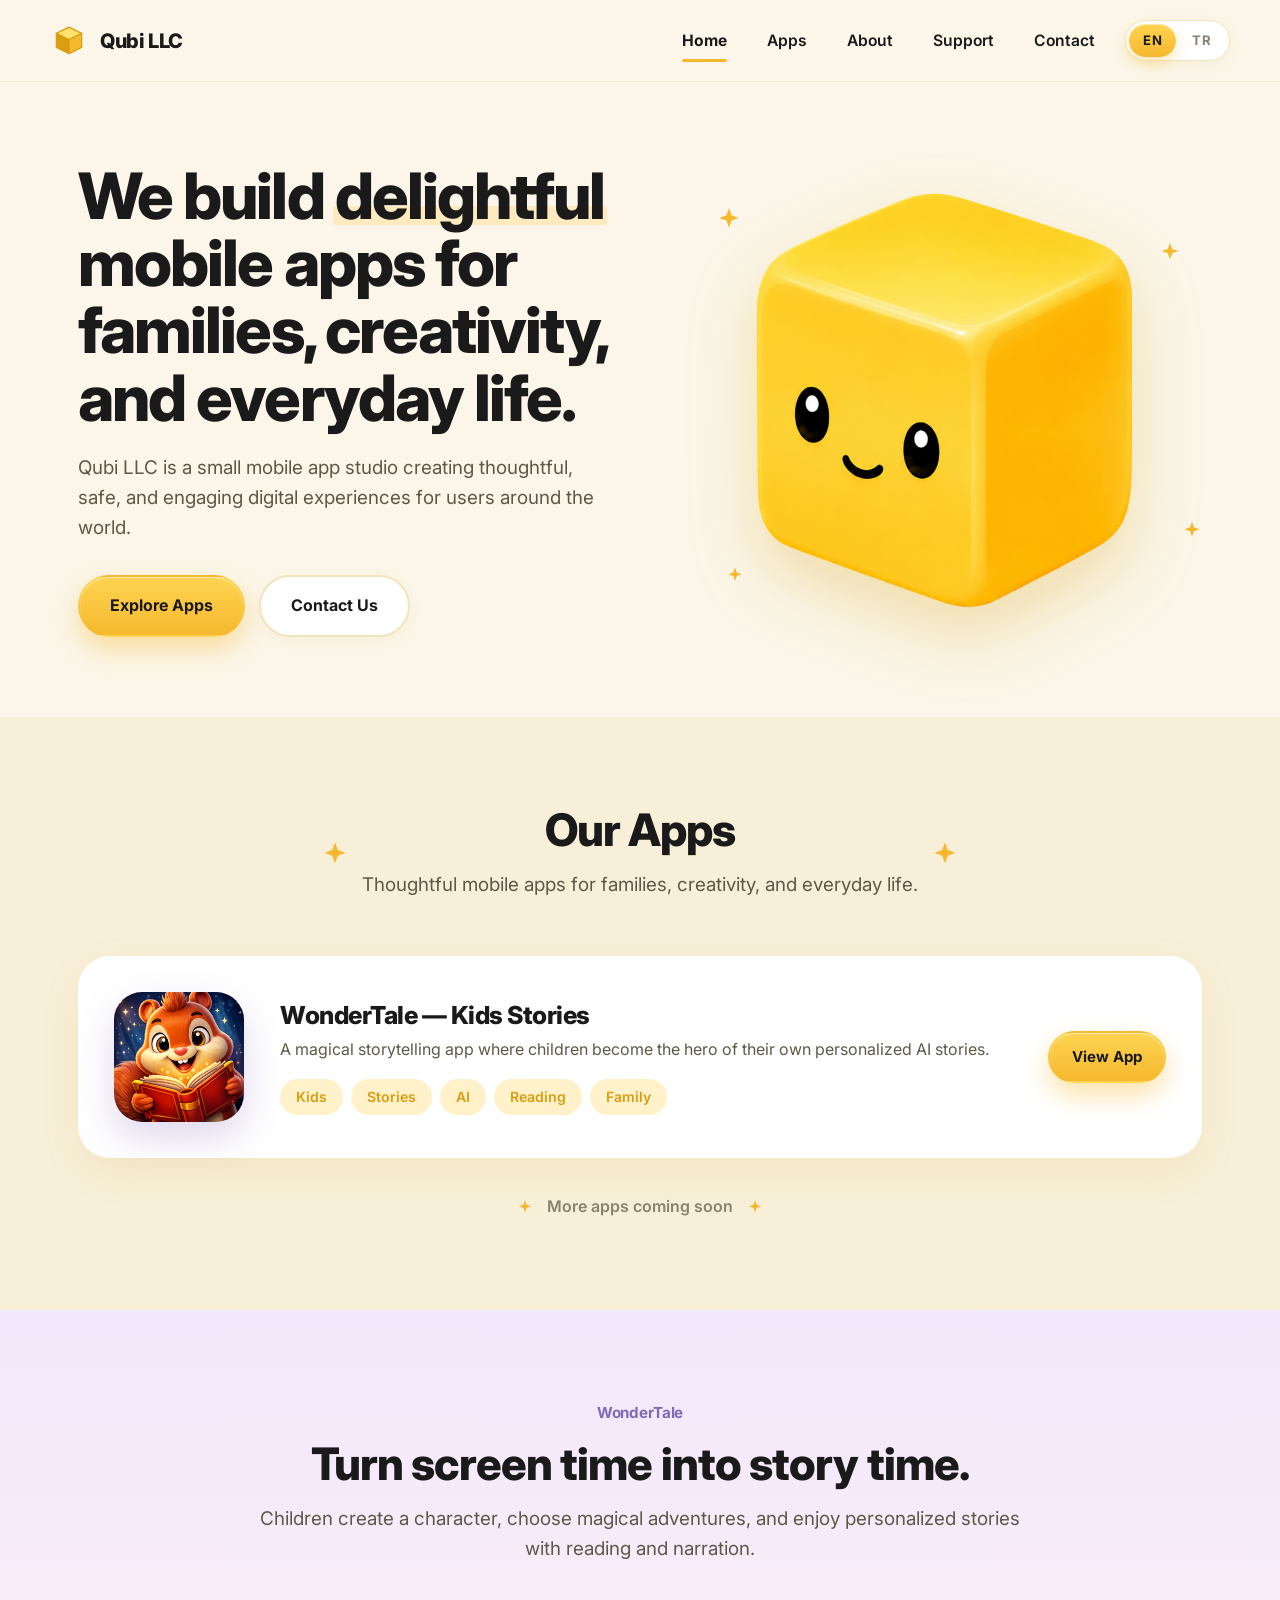
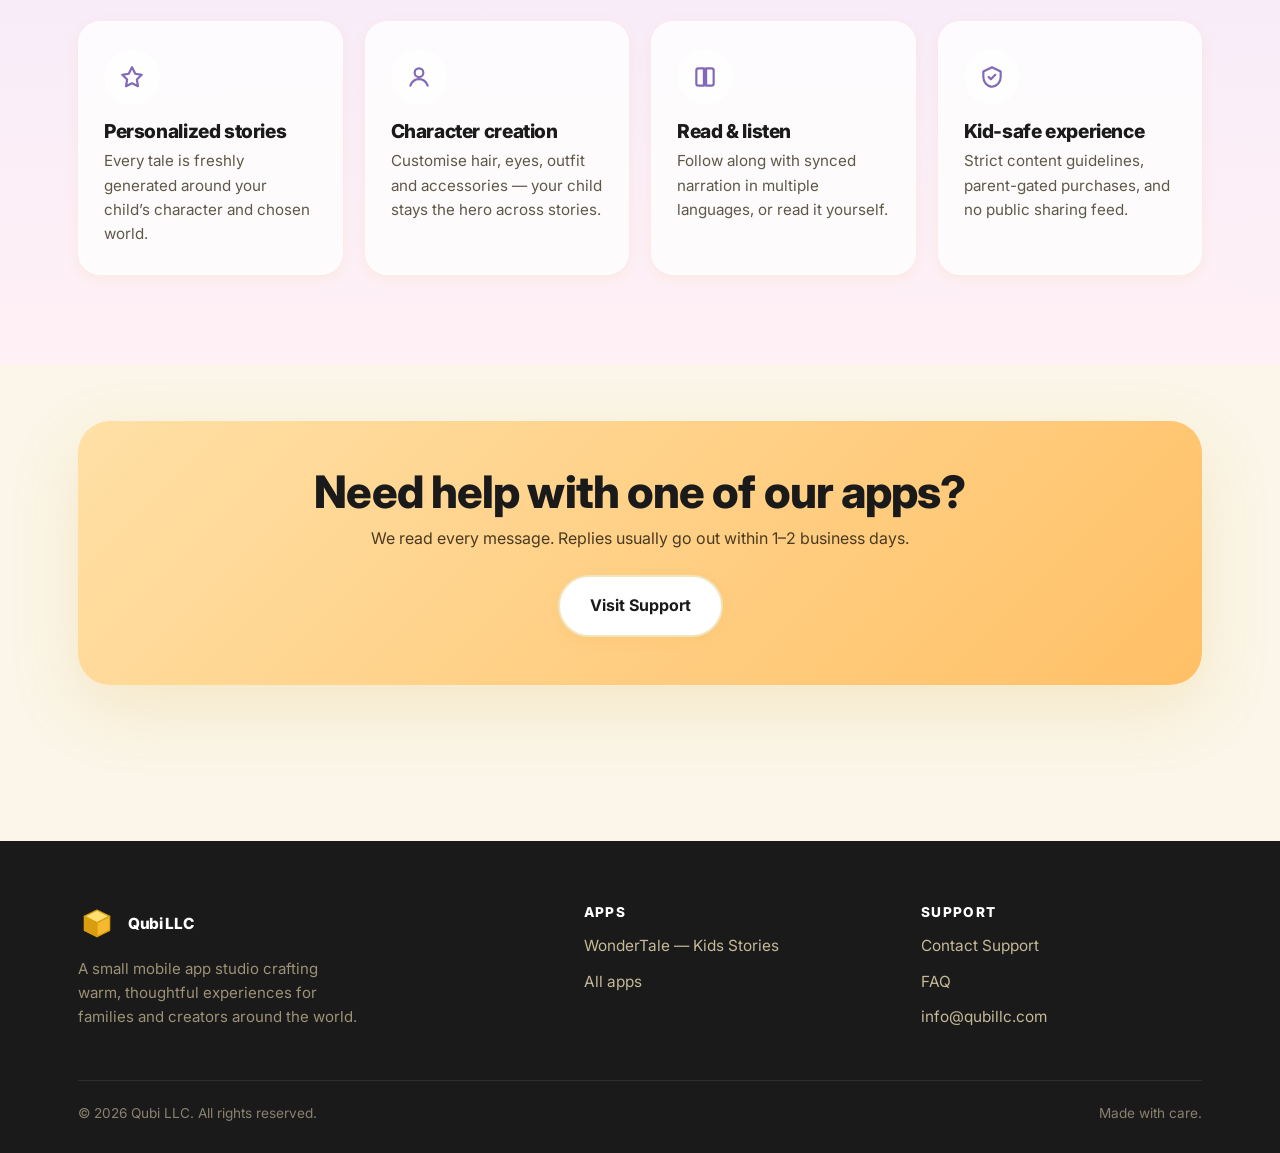
==== index.html @ 5731ed16 "Initial commit" ====
<!doctype html>
<html lang="en">
<head>
  <meta charset="utf-8">
  <meta name="viewport" content="width=device-width, initial-scale=1">
  <title>Qubi LLC — Delightful mobile apps for families and creativity</title>
  <meta name="description" content="Qubi LLC is a small mobile app studio creating thoughtful, safe, and engaging digital experiences for users around the world.">
  <link rel="preconnect" href="https://fonts.googleapis.com">
  <link rel="preconnect" href="https://fonts.gstatic.com" crossorigin>
  <link href="https://fonts.googleapis.com/css2?family=Inter:wght@400;500;600;700;800;900&display=swap" rel="stylesheet">
  <link rel="stylesheet" href="/assets/css/style.css">
</head>
<body class="lang-en">

  <header class="site-header">
    <div class="container nav">
      <a href="/" class="brand">
        <svg class="brand-logo" viewBox="0 0 60 60" aria-hidden="true"><g stroke="#D99E0F" stroke-width="2" stroke-linejoin="round" stroke-linecap="round"><polygon points="30,8 50,18 30,28 10,18" fill="#FFE070"/><polygon points="10,18 30,28 30,50 10,40" fill="#D99E0F"/><polygon points="50,18 30,28 30,50 50,40" fill="#F5B82E"/></g></svg>
        Qubi LLC
      </a>
      <button class="nav-toggle" aria-label="Toggle menu" aria-expanded="false">
        <span></span><span></span><span></span>
      </button>
      <ul class="nav-links">
        <li><a href="/" class="active"><span class="lang-only-en">Home</span><span class="lang-only-tr">Ana Sayfa</span></a></li>
        <li><a href="/apps"><span class="lang-only-en">Apps</span><span class="lang-only-tr">Uygulamalar</span></a></li>
        <li><a href="/about"><span class="lang-only-en">About</span><span class="lang-only-tr">Hakkımızda</span></a></li>
        <li><a href="/support"><span class="lang-only-en">Support</span><span class="lang-only-tr">Destek</span></a></li>
        <li><a href="/contact"><span class="lang-only-en">Contact</span><span class="lang-only-tr">İletişim</span></a></li>
        <li class="nav-lang">
          <div class="lang-switch lang-switch-sm" role="tablist" aria-label="Language">
            <button type="button" data-lang="en" class="is-active" role="tab" aria-selected="true">EN</button>
            <button type="button" data-lang="tr" role="tab" aria-selected="false">TR</button>
          </div>
        </li>
      </ul>
    </div>
  </header>

  <main>

    <section class="hero">
      <div class="container hero-grid">
        <div>
          <h1 class="hero-title">
            <span class="lang-only-en">We build</span><span class="lang-only-tr">Aileler, yaratıcılık ve günlük yaşam için</span> <span class="underline-mark"><span class="lang-only-en">delightful</span><span class="lang-only-tr">harika</span></span> <span class="lang-only-en">mobile apps for families, creativity, and everyday life.</span><span class="lang-only-tr">mobil uygulamalar geliştiriyoruz.</span>
          </h1>
          <p class="hero-lead"><span class="lang-only-en">Qubi LLC is a small mobile app studio creating thoughtful, safe, and engaging digital experiences for users around the world.</span><span class="lang-only-tr">Qubi LLC, dünyanın dört bir yanındaki kullanıcılar için özenli, güvenli ve ilgi çekici dijital deneyimler üreten küçük bir mobil uygulama stüdyosudur.</span></p>
          <div class="hero-cta">
            <a class="btn btn-primary" href="/apps"><span class="lang-only-en">Explore Apps</span><span class="lang-only-tr">Uygulamaları Keşfet</span></a>
            <a class="btn btn-ghost" href="/contact"><span class="lang-only-en">Contact Us</span><span class="lang-only-tr">İletişime Geç</span></a>
          </div>
        </div>
        <div class="hero-art mascot-wrap size-xl" aria-hidden="true">
          <img class="mascot-img" src="/assets/img/qubi_cube.png" alt="Qubi mascot" width="440" height="440" decoding="async">
          <svg class="deco-spark p1" viewBox="0 0 24 24" fill="currentColor"><path d="M12 2l2.4 6.6L21 11l-6.6 2.4L12 20l-2.4-6.6L3 11l6.6-2.4z"/></svg>
          <svg class="deco-spark p2" viewBox="0 0 24 24" fill="currentColor"><path d="M12 2l2.4 6.6L21 11l-6.6 2.4L12 20l-2.4-6.6L3 11l6.6-2.4z"/></svg>
          <svg class="deco-spark p3" viewBox="0 0 24 24" fill="currentColor"><path d="M12 2l2.4 6.6L21 11l-6.6 2.4L12 20l-2.4-6.6L3 11l6.6-2.4z"/></svg>
          <svg class="deco-spark p4" viewBox="0 0 24 24" fill="currentColor"><path d="M12 2l2.4 6.6L21 11l-6.6 2.4L12 20l-2.4-6.6L3 11l6.6-2.4z"/></svg>
        </div>
      </div>
    </section>

    <section class="alt">
      <div class="container">
        <div class="section-head">
          <svg class="sparkle-l" viewBox="0 0 24 24" fill="currentColor" aria-hidden="true"><path d="M12 2l2.4 6.6L21 11l-6.6 2.4L12 20l-2.4-6.6L3 11l6.6-2.4z"/></svg>
          <h2><span class="lang-only-en">Our Apps</span><span class="lang-only-tr">Uygulamalarımız</span></h2>
          <p><span class="lang-only-en">Thoughtful mobile apps for families, creativity, and everyday life.</span><span class="lang-only-tr">Aileler, yaratıcılık ve günlük yaşam için özenli mobil uygulamalar.</span></p>
          <svg class="sparkle-r" viewBox="0 0 24 24" fill="currentColor" aria-hidden="true"><path d="M12 2l2.4 6.6L21 11l-6.6 2.4L12 20l-2.4-6.6L3 11l6.6-2.4z"/></svg>
        </div>

        <a class="featured-app" href="/wondertale">
          <div class="app-icon" aria-hidden="true">
            <img src="/assets/img/logo.png" alt="WonderTale app icon" width="120" height="120" loading="lazy" decoding="async">
          </div>
          <div>
            <h3>WonderTale &mdash; Kids Stories</h3>
            <p class="desc"><span class="lang-only-en">A magical storytelling app where children become the hero of their own personalized AI stories.</span><span class="lang-only-tr">Çocukların kendi kişiselleştirilmiş AI hikayelerinin kahramanı olduğu büyülü bir hikaye uygulaması.</span></p>
            <div class="tags">
              <span class="tag"><span class="lang-only-en">Kids</span><span class="lang-only-tr">Çocuk</span></span>
              <span class="tag"><span class="lang-only-en">Stories</span><span class="lang-only-tr">Hikaye</span></span>
              <span class="tag">AI</span>
              <span class="tag"><span class="lang-only-en">Reading</span><span class="lang-only-tr">Okuma</span></span>
              <span class="tag"><span class="lang-only-en">Family</span><span class="lang-only-tr">Aile</span></span>
            </div>
          </div>
          <span class="btn btn-primary btn-sm"><span class="lang-only-en">View App</span><span class="lang-only-tr">Uygulamayı Gör</span></span>
        </a>

        <div class="coming-soon">
          <svg class="sparkle" viewBox="0 0 24 24" fill="currentColor" aria-hidden="true"><path d="M12 2l2.4 6.6L21 11l-6.6 2.4L12 20l-2.4-6.6L3 11l6.6-2.4z"/></svg>
          <span class="lang-only-en">More apps coming soon</span><span class="lang-only-tr">Yakında daha fazla uygulama</span>
          <svg class="sparkle" viewBox="0 0 24 24" fill="currentColor" aria-hidden="true"><path d="M12 2l2.4 6.6L21 11l-6.6 2.4L12 20l-2.4-6.6L3 11l6.6-2.4z"/></svg>
        </div>
      </div>
    </section>

    <section class="wt-highlight">
      <div class="container">
        <div class="section-head">
          <span class="eyebrow">WonderTale</span>
          <h2><span class="lang-only-en">Turn screen time into story time.</span><span class="lang-only-tr">Ekran zamanını hikaye zamanına dönüştürün.</span></h2>
          <p><span class="lang-only-en">Children create a character, choose magical adventures, and enjoy personalized stories with reading and narration.</span><span class="lang-only-tr">Çocuklar bir karakter oluşturur, büyülü maceralar seçer ve okuma ve seslendirmeli kişiselleştirilmiş hikayelerin tadını çıkarır.</span></p>
        </div>
        <div class="card-grid">
          <div class="feature-card">
            <span class="icon-circle">
              <svg viewBox="0 0 24 24" aria-hidden="true"><path d="M12 3l3 6 6 1-4.5 4.3 1 6.2L12 17.8 6.5 20.5l1-6.2L3 10l6-1z"/></svg>
            </span>
            <h3><span class="lang-only-en">Personalized stories</span><span class="lang-only-tr">Kişiselleştirilmiş hikayeler</span></h3>
            <p><span class="lang-only-en">Every tale is freshly generated around your child&rsquo;s character and chosen world.</span><span class="lang-only-tr">Her hikaye, çocuğunuzun karakteri ve seçtiği dünya etrafında yeniden üretilir.</span></p>
          </div>
          <div class="feature-card">
            <span class="icon-circle">
              <svg viewBox="0 0 24 24" aria-hidden="true"><circle cx="12" cy="8" r="4"/><path d="M4 20c1.5-4 5-6 8-6s6.5 2 8 6"/></svg>
            </span>
            <h3><span class="lang-only-en">Character creation</span><span class="lang-only-tr">Karakter oluşturma</span></h3>
            <p><span class="lang-only-en">Customise hair, eyes, outfit and accessories &mdash; your child stays the hero across stories.</span><span class="lang-only-tr">Saç, göz, kıyafet ve aksesuarları özelleştirin &mdash; çocuğunuz tüm hikayelerde kahraman olarak kalır.</span></p>
          </div>
          <div class="feature-card">
            <span class="icon-circle">
              <svg viewBox="0 0 24 24" aria-hidden="true"><path d="M4 18V6a2 2 0 012-2h5v16H6a2 2 0 01-2-2z"/><path d="M20 18V6a2 2 0 00-2-2h-5v16h5a2 2 0 002-2z"/></svg>
            </span>
            <h3><span class="lang-only-en">Read &amp; listen</span><span class="lang-only-tr">Oku & dinle</span></h3>
            <p><span class="lang-only-en">Follow along with synced narration in multiple languages, or read it yourself.</span><span class="lang-only-tr">Birden çok dilde senkronize anlatımı takip edin veya kendiniz okuyun.</span></p>
          </div>
          <div class="feature-card">
            <span class="icon-circle">
              <svg viewBox="0 0 24 24" aria-hidden="true"><path d="M12 3l8 4v5c0 5-3.5 8.5-8 9-4.5-.5-8-4-8-9V7z"/><path d="M9 12l2 2 4-4"/></svg>
            </span>
            <h3><span class="lang-only-en">Kid-safe experience</span><span class="lang-only-tr">Çocuk dostu deneyim</span></h3>
            <p><span class="lang-only-en">Strict content guidelines, parent-gated purchases, and no public sharing feed.</span><span class="lang-only-tr">Sıkı içerik kuralları, ebeveyn doğrulamalı satın alma ve herkese açık paylaşım akışı yok.</span></p>
          </div>
        </div>
      </div>
    </section>

    <section class="tight">
      <div class="container">
        <div class="card" style="background: linear-gradient(135deg, #FFE0A6 0%, #FFC066 100%); padding: 48px; text-align: center; box-shadow: var(--shadow-lg);">
          <h2 style="margin-bottom: 10px;"><span class="lang-only-en">Need help with one of our apps?</span><span class="lang-only-tr">Uygulamalarımızdan biriyle ilgili yardıma mı ihtiyacınız var?</span></h2>
          <p style="color: #4A3A20; margin-bottom: 24px;"><span class="lang-only-en">We read every message. Replies usually go out within 1&ndash;2 business days.</span><span class="lang-only-tr">Her mesajı okuyoruz. Yanıtlar genellikle 1&ndash;2 iş günü içinde gönderilir.</span></p>
          <a class="btn btn-ghost" href="/support"><span class="lang-only-en">Visit Support</span><span class="lang-only-tr">Destek Sayfası</span></a>
        </div>
      </div>
    </section>

  </main>

  <footer class="site-footer">
    <div class="container">
      <div class="footer-grid">
        <div class="footer-brand">
          <a href="/" class="brand">
            <svg class="brand-logo" viewBox="0 0 60 60" aria-hidden="true"><g stroke="#D99E0F" stroke-width="2" stroke-linejoin="round" stroke-linecap="round"><polygon points="30,8 50,18 30,28 10,18" fill="#FFE070"/><polygon points="10,18 30,28 30,50 10,40" fill="#D99E0F"/><polygon points="50,18 30,28 30,50 50,40" fill="#F5B82E"/></g></svg>
            Qubi LLC
          </a>
          <p><span class="lang-only-en">A small mobile app studio crafting warm, thoughtful experiences for families and creators around the world.</span><span class="lang-only-tr">Dünyanın dört bir yanındaki aileler ve yaratıcılar için sıcak, özenli deneyimler üreten küçük bir mobil uygulama stüdyosu.</span></p>
        </div>
        <div>
          <h4><span class="lang-only-en">Apps</span><span class="lang-only-tr">Uygulamalar</span></h4>
          <ul>
            <li><a href="/wondertale">WonderTale &mdash; Kids Stories</a></li>
            <li><a href="/apps"><span class="lang-only-en">All apps</span><span class="lang-only-tr">Tüm uygulamalar</span></a></li>
          </ul>
        </div>
        <div>
          <h4><span class="lang-only-en">Support</span><span class="lang-only-tr">Destek</span></h4>
          <ul>
            <li><a href="/support"><span class="lang-only-en">Contact Support</span><span class="lang-only-tr">Destek</span></a></li>
            <li><a href="/support#faq"><span class="lang-only-en">FAQ</span><span class="lang-only-tr">SSS</span></a></li>
            <li><a href="mailto:info@qubillc.com">info@qubillc.com</a></li>
          </ul>
        </div>
      </div>
      <div class="footer-bottom">
        <span>&copy; <span id="year"></span> Qubi LLC. <span class="lang-only-en">All rights reserved.</span><span class="lang-only-tr">Tüm hakları saklıdır.</span></span>
        <span><span class="lang-only-en">Made with care.</span><span class="lang-only-tr">Özenle yapıldı.</span></span>
      </div>
    </div>
  </footer>

  <script>document.getElementById('year').textContent = new Date().getFullYear();</script>
  <script src="/assets/js/main.js" defer></script>
</body>
</html>
---- assets/css/style.css ----
/* ─────────────────────────────────────────────────────────────────────────
   Qubi LLC — Static site stylesheet
   Cream + gold + cute. Premium app-studio feel.
   Every visual token lives in :root so the whole site can be re-skinned
   from one place.
   ───────────────────────────────────────────────────────────────────────── */

:root {
  --bg: #FBF6E9;
  --bg-soft: #FDF8EC;
  --bg-alt: #F7EFD8;
  --text: #1A1A1A;
  --text-muted: #5E5848;
  --text-soft: #8A816E;

  --accent: #F5B82E;
  --accent-dark: #D99E0F;
  --accent-soft: #FFEABF;
  --accent-paler: #FFF1C9;

  --lavender: #C9B8F0;
  --lavender-dark: #8268B8;
  --pink-soft: #FFD7E5;

  --card: #FFFFFF;
  --border: #F0E5BD;
  --border-soft: #F5ECCB;

  --shadow-xs: 0 4px 14px rgba(217, 158, 15, 0.08);
  --shadow: 0 14px 38px rgba(217, 158, 15, 0.10);
  --shadow-lg: 0 24px 70px rgba(217, 158, 15, 0.16);
  --shadow-cube: 0 30px 60px rgba(217, 158, 15, 0.28);

  --r-sm: 14px;
  --r: 22px;
  --r-lg: 32px;
  --r-pill: 999px;

  --max-w: 1180px;
  --font-sans: "Inter", -apple-system, BlinkMacSystemFont, "Segoe UI", Roboto,
    "Helvetica Neue", Arial, sans-serif;
}

* { box-sizing: border-box; }

html { scroll-behavior: smooth; }

body {
  margin: 0;
  font-family: var(--font-sans);
  font-size: 16px;
  line-height: 1.6;
  color: var(--text);
  background: var(--bg);
  -webkit-font-smoothing: antialiased;
  -moz-osx-font-smoothing: grayscale;
}

h1, h2, h3, h4 {
  margin: 0 0 0.55em;
  line-height: 1.05;
  letter-spacing: -0.02em;
  font-weight: 800;
  color: var(--text);
}

h1 { font-size: clamp(2.4rem, 5.2vw, 4rem); }
h2 { font-size: clamp(1.9rem, 3.6vw, 2.8rem); }
h3 { font-size: 1.2rem; line-height: 1.3; }
h4 { font-size: 1rem; }

p { margin: 0 0 1em; color: var(--text-muted); }

a { color: var(--accent-dark); text-decoration: none; }
a:hover { text-decoration: underline; }

img, svg { max-width: 100%; height: auto; display: block; }

.container {
  width: 100%;
  max-width: var(--max-w);
  margin: 0 auto;
  padding: 0 28px;
}

/* ── Header ────────────────────────────────────────────────────────────── */

.site-header {
  position: sticky;
  top: 0;
  z-index: 50;
  background: rgba(251, 246, 233, 0.88);
  backdrop-filter: saturate(140%) blur(10px);
  -webkit-backdrop-filter: saturate(140%) blur(10px);
  border-bottom: 1px solid var(--border-soft);
}

.nav {
  display: flex;
  align-items: center;
  justify-content: space-between;
  padding: 18px 0;
  position: relative;
}

.brand {
  display: flex;
  align-items: center;
  gap: 12px;
  color: var(--text);
  font-weight: 800;
  font-size: 1.25rem;
  letter-spacing: -0.02em;
}

.brand:hover { text-decoration: none; }

.brand-logo {
  width: 38px;
  height: 38px;
  flex-shrink: 0;
}

/* Real PNG logo image used in header/footer. */
.brand-logo-img {
  width: 42px;
  height: 42px;
  object-fit: contain;
  border-radius: 10px;
  flex-shrink: 0;
}

.nav-links {
  display: flex;
  align-items: center;
  gap: 8px;
  list-style: none;
  margin: 0;
  padding: 0;
}

.nav-links a {
  display: inline-block;
  padding: 10px 16px;
  color: var(--text);
  font-weight: 600;
  font-size: 0.98rem;
  border-radius: var(--r-pill);
  transition: background 0.18s ease;
  position: relative;
}

.nav-links a:hover {
  text-decoration: none;
  background: var(--accent-paler);
}

.nav-links a.active {
  font-weight: 700;
}

.nav-links a.active::after {
  content: "";
  position: absolute;
  left: 16px;
  right: 16px;
  bottom: 1px;
  height: 3px;
  border-radius: 3px;
  background: var(--accent);
}

.nav-toggle {
  display: none;
  background: var(--card);
  border: 1px solid var(--border);
  border-radius: 10px;
  padding: 9px 11px;
  cursor: pointer;
}

.nav-toggle span {
  display: block;
  width: 22px;
  height: 2px;
  background: var(--text);
  margin: 4px 0;
  border-radius: 2px;
}

/* ── Buttons ───────────────────────────────────────────────────────────── */

.btn {
  display: inline-flex;
  align-items: center;
  justify-content: center;
  gap: 8px;
  padding: 16px 30px;
  border-radius: var(--r-pill);
  font-weight: 700;
  font-size: 1rem;
  border: 2px solid transparent;
  cursor: pointer;
  transition: transform 0.14s ease, box-shadow 0.18s ease,
    background 0.18s ease;
  text-decoration: none;
  font-family: inherit;
}

.btn:hover { text-decoration: none; transform: translateY(-2px); }

.btn-primary {
  background: linear-gradient(180deg, #FFD451 0%, #F5B82E 100%);
  color: #1A1A1A;
  box-shadow: 0 12px 26px rgba(245, 184, 46, 0.4),
              inset 0 1px 0 rgba(255, 255, 255, 0.55);
}

.btn-primary:hover {
  box-shadow: 0 16px 34px rgba(217, 158, 15, 0.48),
              inset 0 1px 0 rgba(255, 255, 255, 0.55);
}

.btn-ghost {
  background: var(--card);
  color: var(--text);
  border-color: var(--border);
  box-shadow: var(--shadow-xs);
}

.btn-ghost:hover { background: var(--bg-soft); }

.btn-sm { padding: 12px 22px; font-size: 0.94rem; }

.btn-store {
  display: inline-flex;
  align-items: center;
  gap: 12px;
  padding: 12px 22px;
  border-radius: 16px;
  background: #111;
  color: #FFF;
  text-decoration: none;
  font-weight: 600;
  transition: transform 0.14s ease, background 0.18s ease;
  border: 2px solid #111;
}

.btn-store:hover {
  background: #2A2A2A;
  color: #FFF;
  text-decoration: none;
  transform: translateY(-2px);
}

.btn-store small {
  display: block;
  font-size: 0.66rem;
  font-weight: 500;
  letter-spacing: 0.05em;
  text-transform: uppercase;
  opacity: 0.78;
  margin-bottom: 1px;
}

.btn-store strong {
  display: block;
  font-size: 1.05rem;
  font-weight: 700;
  letter-spacing: -0.01em;
}

.btn-store.is-light {
  background: #FFF;
  color: #111;
  border-color: var(--border);
  box-shadow: var(--shadow-xs);
}

.btn-store.is-light:hover { background: var(--bg-soft); color: #111; }

.btn-store svg { flex-shrink: 0; }

/* ── Sections ──────────────────────────────────────────────────────────── */

section { padding: 90px 0; }

section.tight { padding: 56px 0; }
section.alt   { background: var(--bg-alt); }

.section-head {
  text-align: center;
  max-width: 760px;
  margin: 0 auto 56px;
  position: relative;
}

.section-head h1,
.section-head h2 { margin-bottom: 16px; }

.section-head p {
  font-size: 1.18rem;
  color: var(--text-muted);
}

.section-head .sparkle-l,
.section-head .sparkle-r {
  position: absolute;
  top: 50%;
  transform: translateY(-50%);
  width: 28px;
  height: 28px;
  color: var(--accent);
}

.section-head .sparkle-l { left: 8%; }
.section-head .sparkle-r { right: 8%; }

.eyebrow {
  display: inline-block;
  color: var(--accent-dark);
  font-weight: 700;
  font-size: 0.95rem;
  letter-spacing: -0.01em;
  margin-bottom: 16px;
}

/* ── Sparkle helper ────────────────────────────────────────────────────── */

.sparkle {
  display: inline-block;
  color: var(--accent);
  width: 18px;
  height: 18px;
  vertical-align: middle;
}

/* ── Hero (homepage) ───────────────────────────────────────────────────── */

.hero {
  padding: 80px 0 80px;
  position: relative;
  overflow: hidden;
}

.hero-grid {
  display: grid;
  grid-template-columns: 1.05fr 1fr;
  gap: 64px;
  align-items: center;
}

.hero-title {
  font-size: clamp(2.4rem, 5.5vw, 4rem);
  margin-bottom: 22px;
  letter-spacing: -0.03em;
}

.hero-title .underline-mark {
  position: relative;
  display: inline-block;
}

.hero-title .underline-mark::before {
  content: "";
  position: absolute;
  left: -2px;
  right: -2px;
  bottom: 6%;
  height: 28%;
  background: var(--accent-soft);
  border-radius: 3px;
  z-index: -1;
}

.hero-lead {
  font-size: 1.18rem;
  margin-bottom: 32px;
  max-width: 540px;
  color: var(--text-muted);
}

.hero-cta {
  display: flex;
  gap: 14px;
  flex-wrap: wrap;
}

.hero-art {
  display: flex;
  justify-content: center;
  align-items: center;
  position: relative;
}

.hero-art .mascot {
  width: min(420px, 100%);
  animation: bob 5.5s ease-in-out infinite;
}

@keyframes bob {
  0%, 100% { transform: translateY(0); }
  50%      { transform: translateY(-10px); }
}

/* Real Qubi cube PNG mascot — used in hero, about, legal hero, contact. */
.mascot-wrap {
  position: relative;
  display: flex;
  justify-content: center;
  align-items: center;
}

.mascot-img {
  display: block;
  max-width: 100%;
  height: auto;
  object-fit: contain;
  filter: drop-shadow(0 28px 32px rgba(217, 158, 15, 0.28));
  animation: bob 5.5s ease-in-out infinite;
}

.mascot-wrap.size-xl  .mascot-img { width: min(440px, 100%); }
.mascot-wrap.size-lg  .mascot-img { width: min(360px, 100%); }
.mascot-wrap.size-md  .mascot-img { width: min(280px, 100%); }
.mascot-wrap.size-sm  .mascot-img { width: min(220px, 100%); }
.mascot-wrap.size-xs  .mascot-img { width: min(150px, 100%); }

/* Decorative sparkles overlaid on a mascot wrap. */
.mascot-wrap .deco-spark {
  position: absolute;
  color: var(--accent);
  pointer-events: none;
}

.mascot-wrap .deco-spark.p1 { top: 6%;  left: 6%;  width: 26px; height: 26px; }
.mascot-wrap .deco-spark.p2 { top: 14%; right: 4%; width: 22px; height: 22px; }
.mascot-wrap .deco-spark.p3 { bottom: 18%; right: 0; width: 20px; height: 20px; }
.mascot-wrap .deco-spark.p4 { bottom: 8%; left: 8%; width: 18px; height: 18px; }

/* ── Cards ─────────────────────────────────────────────────────────────── */

.card {
  background: var(--card);
  border-radius: var(--r-lg);
  padding: 36px;
  box-shadow: var(--shadow);
}

.card-grid {
  display: grid;
  grid-template-columns: repeat(auto-fit, minmax(240px, 1fr));
  gap: 22px;
}

.feature-card {
  background: var(--card);
  border-radius: var(--r);
  padding: 28px 26px;
  box-shadow: var(--shadow-xs);
  transition: transform 0.18s ease, box-shadow 0.18s ease;
}

.feature-card:hover {
  transform: translateY(-3px);
  box-shadow: var(--shadow);
}

.feature-card h3 { margin: 14px 0 6px; }
.feature-card p { margin: 0; font-size: 0.95rem; }

/* ── Icon circles (used in cards, lists) ──────────────────────────────── */

.icon-circle {
  width: 56px;
  height: 56px;
  border-radius: 50%;
  background: var(--accent-paler);
  display: inline-flex;
  align-items: center;
  justify-content: center;
  color: var(--accent-dark);
}

.icon-circle svg {
  width: 26px;
  height: 26px;
  stroke: currentColor;
  stroke-width: 2;
  fill: none;
  stroke-linecap: round;
  stroke-linejoin: round;
}

.icon-circle.lg {
  width: 64px;
  height: 64px;
}

.icon-circle.lg svg { width: 30px; height: 30px; }

.icon-circle.sm {
  width: 44px;
  height: 44px;
}

.icon-circle.sm svg { width: 20px; height: 20px; }

/* ── App showcase card (large featured) ───────────────────────────────── */

.featured-app {
  background: var(--card);
  border-radius: var(--r-lg);
  padding: 36px;
  box-shadow: var(--shadow);
  display: grid;
  grid-template-columns: auto 1fr auto;
  gap: 36px;
  align-items: center;
  transition: transform 0.18s ease, box-shadow 0.18s ease;
}

.featured-app:hover {
  transform: translateY(-3px);
  box-shadow: var(--shadow-lg);
  text-decoration: none;
}

.featured-app .app-icon { width: 130px; height: 130px; }
.featured-app h3 { font-size: 1.55rem; margin-bottom: 6px; }
.featured-app .desc { color: var(--text-muted); margin-bottom: 16px; }

.app-icon {
  width: 120px;
  height: 120px;
  border-radius: 28px;
  overflow: hidden;
  box-shadow: 0 16px 36px rgba(130, 104, 184, 0.25);
  flex-shrink: 0;
}

.app-icon svg,
.app-icon img { width: 100%; height: 100%; display: block; object-fit: cover; }

/* ── Pills / tags ──────────────────────────────────────────────────────── */

.tags {
  display: flex;
  gap: 8px;
  flex-wrap: wrap;
}

.tag {
  display: inline-flex;
  align-items: center;
  padding: 7px 16px;
  border-radius: var(--r-pill);
  background: var(--accent-paler);
  color: var(--accent-dark);
  font-size: 0.88rem;
  font-weight: 600;
}

.tag svg { width: 14px; height: 14px; margin-right: 6px; }

/* ── More apps coming soon ─────────────────────────────────────────────── */

.coming-soon {
  text-align: center;
  margin-top: 36px;
  color: var(--text-soft);
  font-weight: 600;
  display: flex;
  align-items: center;
  justify-content: center;
  gap: 14px;
}

.coming-soon .sparkle { width: 16px; height: 16px; color: var(--accent); }

/* ── WonderTale highlight section (homepage) ──────────────────────────── */

.wt-highlight {
  background: linear-gradient(180deg, #F2E8FB 0%, #FFF1F5 100%);
}

.wt-highlight .feature-card {
  background: rgba(255, 255, 255, 0.78);
}

.wt-highlight .icon-circle {
  background: rgba(255, 255, 255, 0.7);
  color: var(--lavender-dark);
}

.wt-highlight .eyebrow {
  color: var(--lavender-dark);
}

/* ── WonderTale hero (wondertale.html) ─────────────────────────────────── */

.wt-hero-grid {
  display: grid;
  grid-template-columns: 1.05fr 1fr;
  gap: 60px;
  align-items: center;
}

.crumbs {
  display: flex;
  gap: 8px;
  margin-bottom: 22px;
  color: var(--text-soft);
  font-weight: 600;
  font-size: 0.95rem;
}

.crumbs a {
  color: var(--text);
  font-weight: 600;
}

.crumbs span.sep { color: var(--text-soft); }
.crumbs .current { color: var(--text-soft); font-weight: 600; }

.wt-hero-row {
  display: flex;
  align-items: center;
  gap: 18px;
  margin-bottom: 24px;
}

.wt-hero-row h2 {
  font-size: 1.2rem;
  margin: 0;
  font-weight: 700;
  color: var(--text);
  letter-spacing: -0.01em;
}

.wt-hero-row .app-icon {
  width: 92px;
  height: 92px;
  border-radius: 22px;
}

.wt-hero h1 {
  font-size: clamp(2rem, 4.4vw, 3.1rem);
  margin-bottom: 18px;
  line-height: 1.04;
}

.store-buttons {
  display: flex;
  gap: 14px;
  flex-wrap: wrap;
  margin: 28px 0 28px;
}

/* ── Trust badges (WT hero) ────────────────────────────────────────────── */

.trust-badges {
  display: flex;
  gap: 12px;
  flex-wrap: wrap;
}

.trust-badge {
  display: inline-flex;
  align-items: center;
  gap: 8px;
  padding: 10px 18px;
  border-radius: var(--r-pill);
  background: var(--accent-paler);
  color: var(--text);
  font-weight: 600;
  font-size: 0.95rem;
}

.trust-badge svg {
  width: 18px;
  height: 18px;
  color: var(--accent-dark);
  stroke: currentColor;
  stroke-width: 2;
  fill: none;
  stroke-linecap: round;
  stroke-linejoin: round;
}

/* ── Phone mockups (WT hero) ───────────────────────────────────────────── */

.phone-stack {
  position: relative;
  display: flex;
  justify-content: center;
  align-items: center;
  min-height: 480px;
  gap: 18px;
}

.phone {
  width: 220px;
  aspect-ratio: 9 / 19;
  background: #1A1A1A;
  border-radius: 36px;
  padding: 7px;
  box-shadow: 0 28px 60px rgba(60, 40, 100, 0.22);
  flex-shrink: 0;
}

.phone-screen {
  width: 100%;
  height: 100%;
  border-radius: 30px;
  background: linear-gradient(180deg, #E8DDF7 0%, #F4E1EF 100%);
  position: relative;
  overflow: hidden;
  padding: 38px 14px 14px;
  display: flex;
  flex-direction: column;
}

/* Real screenshot image fills the phone screen area cleanly. */
.phone-shot {
  width: 100%;
  height: 100%;
  border-radius: 30px;
  object-fit: cover;
  display: block;
}

.phone-screen::before {
  content: "";
  position: absolute;
  top: 10px;
  left: 50%;
  transform: translateX(-50%);
  width: 62px;
  height: 18px;
  background: #1A1A1A;
  border-radius: 12px;
  z-index: 2;
}

.phone-status {
  position: absolute;
  top: 14px;
  left: 16px;
  right: 16px;
  display: flex;
  justify-content: space-between;
  font-size: 0.62rem;
  font-weight: 700;
  color: var(--lavender-dark);
  z-index: 1;
}

.phone-tilt-left  { transform: rotate(-6deg) translateY(8px); }
.phone-tilt-right { transform: rotate(6deg)  translateY(-8px); }

/* Welcome screen content */
.wt-mini-title {
  font-weight: 800;
  color: var(--lavender-dark);
  text-align: center;
  font-size: 0.88rem;
  margin: 18px 0 8px;
}

.wt-mini-h2 {
  text-align: center;
  font-weight: 700;
  color: var(--text);
  font-size: 0.78rem;
  margin: 4px 0 4px;
}

.wt-mini-sub {
  text-align: center;
  color: var(--text-muted);
  font-size: 0.62rem;
  line-height: 1.3;
  margin: 0 4px 10px;
}

.wt-mini-char {
  display: flex;
  justify-content: center;
  margin: 4px 0;
  flex: 1;
}

.wt-mini-char svg { width: 92px; height: auto; }

.wt-mini-cta {
  margin-top: auto;
  background: linear-gradient(180deg, #FFD451, #F5B82E);
  color: #1A1A1A;
  font-weight: 700;
  font-size: 0.72rem;
  border-radius: var(--r-pill);
  padding: 9px 0;
  text-align: center;
  box-shadow: 0 6px 14px rgba(245, 184, 46, 0.4);
}

/* Choose adventure screen content */
.wt-mini-list {
  display: flex;
  flex-direction: column;
  gap: 8px;
  margin-top: 4px;
}

.wt-mini-card {
  background: #FFF;
  border-radius: 14px;
  padding: 6px;
  display: flex;
  align-items: center;
  gap: 8px;
  box-shadow: 0 6px 14px rgba(130, 104, 184, 0.1);
  font-size: 0.66rem;
  font-weight: 700;
  color: var(--text);
}

.wt-mini-thumb {
  width: 34px;
  height: 34px;
  border-radius: 10px;
  flex-shrink: 0;
  background: linear-gradient(135deg, #ADE0B7, #6BBF7F);
}

.wt-mini-thumb.sky  { background: linear-gradient(135deg, #FFE3B0, #FFC78F); }
.wt-mini-thumb.sea  { background: linear-gradient(135deg, #BBE0FF, #6CA8E0); }

.wt-mini-card .chev {
  margin-left: auto;
  color: var(--lavender-dark);
  font-weight: 700;
}

.wt-mini-tabs {
  margin-top: auto;
  background: rgba(255, 255, 255, 0.7);
  border-radius: 14px;
  padding: 7px 6px;
  display: flex;
  justify-content: space-around;
  font-size: 0.6rem;
  font-weight: 700;
  color: var(--lavender-dark);
}

.wt-mini-tabs span:first-child { color: var(--text); }

/* Sparkles around phone stack */
.phone-stack .deco-sparkle {
  position: absolute;
  color: var(--accent);
  opacity: 0.85;
}

.phone-stack .deco-sparkle.s1 { top: 6%; left: 8%; width: 22px; height: 22px; }
.phone-stack .deco-sparkle.s2 { top: 40%; right: 4%; width: 18px; height: 18px; }
.phone-stack .deco-sparkle.s3 { bottom: 6%; left: 12%; width: 16px; height: 16px; }
.phone-stack .deco-sparkle.s4 { top: 18%; left: 50%; width: 14px; height: 14px; }

/* ── Phone screenshot grid (smaller, single-screen) ───────────────────── */

.screenshot-grid {
  display: grid;
  grid-template-columns: repeat(auto-fit, minmax(220px, 1fr));
  gap: 28px;
  justify-items: center;
}

.screenshot-grid .phone {
  width: 100%;
  max-width: 240px;
}

/* ── Steps row (How it works) ─────────────────────────────────────────── */

.steps-grid {
  display: grid;
  grid-template-columns: repeat(auto-fit, minmax(220px, 1fr));
  gap: 22px;
}

.step-card {
  background: var(--card);
  border-radius: var(--r);
  padding: 28px;
  box-shadow: var(--shadow-xs);
  text-align: center;
  position: relative;
}

.step-num {
  display: inline-flex;
  align-items: center;
  justify-content: center;
  width: 44px;
  height: 44px;
  border-radius: 50%;
  background: linear-gradient(180deg, #FFD451, #F5B82E);
  color: #1A1A1A;
  font-weight: 800;
  font-size: 1.05rem;
  margin-bottom: 14px;
  box-shadow: 0 6px 14px rgba(245, 184, 46, 0.35);
}

.step-card h3 { margin: 0 0 4px; }
.step-card p { margin: 0; font-size: 0.95rem; }

/* ── About scene (mascot + studio elements) ───────────────────────────── */

.about-scene {
  position: relative;
  display: flex;
  justify-content: center;
  align-items: center;
  min-height: 360px;
}

.about-scene .mascot { width: 280px; }

.about-scene .floater {
  position: absolute;
}

.about-scene .floater.plant { left: 6%; bottom: 18%; width: 64px; }
.about-scene .floater.code  { right: 12%; bottom: 14%; width: 80px; }
.about-scene .floater.tools { right: 0%; top: 36%; width: 78px; }

/* ── Values cards ──────────────────────────────────────────────────────── */

.values {
  display: grid;
  grid-template-columns: repeat(auto-fit, minmax(240px, 1fr));
  gap: 22px;
}

.value-card {
  background: var(--card);
  border-radius: var(--r);
  padding: 28px 26px;
  box-shadow: var(--shadow-xs);
}

.value-card h3 { margin: 14px 0 6px; }
.value-card p { margin: 0; font-size: 0.95rem; }

/* ── Hero (legal pages — privacy, terms) ──────────────────────────────── */

.doc-hero {
  display: grid;
  grid-template-columns: 1.05fr 1fr;
  gap: 48px;
  align-items: center;
  padding: 30px 0 60px;
}

.doc-hero h1 { font-size: clamp(2.4rem, 5vw, 3.8rem); margin-bottom: 14px; }
.doc-hero p  { font-size: 1.18rem; max-width: 460px; color: var(--text-muted); }

.doc-hero .mascot { width: min(360px, 100%); margin-left: auto; }

/* List card (privacy / terms summary rows) */

.list-card {
  background: var(--card);
  border-radius: var(--r-lg);
  box-shadow: var(--shadow);
  padding: 14px 30px;
}

.list-row {
  display: grid;
  grid-template-columns: auto 1fr auto;
  gap: 22px;
  align-items: center;
  padding: 22px 0;
  border-bottom: 1px dashed var(--border);
  text-decoration: none;
  color: var(--text);
}

.list-row:last-child { border-bottom: none; }

.list-row:hover { text-decoration: none; }

.list-row h3 {
  margin: 0 0 4px;
  font-size: 1.1rem;
}

.list-row p {
  margin: 0;
  color: var(--text-muted);
  font-size: 0.96rem;
}

.list-row .chev {
  color: var(--accent-dark);
  font-size: 1.3rem;
  font-weight: 700;
  width: 24px;
  text-align: center;
}

.last-updated {
  text-align: center;
  margin-top: 30px;
  color: var(--text-soft);
  font-weight: 600;
  display: flex;
  justify-content: center;
  align-items: center;
  gap: 10px;
}

.last-updated .sparkle { color: var(--accent); }

/* ── Language switch (EN / TR) ─────────────────────────────────────────── */

.lang-switch {
  display: inline-flex;
  background: var(--card);
  border: 1px solid var(--border);
  border-radius: var(--r-pill);
  padding: 4px;
  box-shadow: var(--shadow-xs);
  gap: 2px;
}

.lang-switch-wrap {
  display: flex;
  justify-content: center;
  margin: 28px 0 28px;
}

.lang-switch button {
  font: inherit;
  font-weight: 700;
  font-size: 0.9rem;
  letter-spacing: 0.04em;
  padding: 9px 24px;
  border-radius: var(--r-pill);
  border: none;
  background: transparent;
  color: var(--text-soft);
  cursor: pointer;
  transition: background 0.2s ease, color 0.2s ease,
              box-shadow 0.2s ease, transform 0.12s ease;
}

.lang-switch button:hover { color: var(--text); }

.lang-switch button.is-active {
  background: linear-gradient(180deg, #FFD451 0%, #F5B82E 100%);
  color: #1A1A1A;
  box-shadow: 0 6px 14px rgba(245, 184, 46, 0.35),
              inset 0 1px 0 rgba(255, 255, 255, 0.55);
}

/* Compact header variant used inside the nav bar. */
.lang-switch-sm { padding: 3px; }
.lang-switch-sm button {
  padding: 6px 14px;
  font-size: 0.82rem;
  letter-spacing: 0.06em;
}

/* Wrapper <li> placed at the end of .nav-links. */
.nav-lang {
  display: flex;
  align-items: center;
  margin-left: 6px;
}

@media (max-width: 940px) {
  .nav-lang {
    margin-left: 0;
    margin-top: 6px;
    justify-content: center;
  }
}

/* Show one language at a time based on <body> class. */
body.lang-en .lang-only-tr { display: none !important; }
body.lang-tr .lang-only-en { display: none !important; }

/* ─────────────────────────────────────────────────────────────────────
   Animations — sweet, soft, performance-friendly
   Strategy: GPU-only properties (opacity, transform). No layout thrash.
   Honours prefers-reduced-motion.
   ───────────────────────────────────────────────────────────────────── */

/* Page entry — body fades in once CSS loads. */
@keyframes qubi-page-in {
  from { opacity: 0; }
  to   { opacity: 1; }
}
body { animation: qubi-page-in 0.45s ease both; }

/* Hero — staggered fade-up on first paint. */
@keyframes qubi-rise {
  from { opacity: 0; transform: translateY(18px); }
  to   { opacity: 1; transform: translateY(0); }
}

.hero-title,
.hero-lead,
.hero-cta,
.wt-hero-grid .crumbs,
.wt-hero-row,
.wt-hero h1,
.wt-hero p.hero-lead,
.store-buttons,
.trust-badges {
  animation: qubi-rise 0.7s cubic-bezier(0.22, 1, 0.36, 1) both;
}

.hero-title         { animation-delay: 0.05s; }
.hero-lead          { animation-delay: 0.18s; }
.hero-cta           { animation-delay: 0.30s; }
.wt-hero-grid .crumbs { animation-delay: 0.00s; }
.wt-hero-row        { animation-delay: 0.08s; }
.wt-hero h1         { animation-delay: 0.16s; }
.wt-hero p.hero-lead { animation-delay: 0.24s; }
.store-buttons      { animation-delay: 0.32s; }
.trust-badges       { animation-delay: 0.40s; }

/* Phone stack — gentle float in. */
.phone-stack .phone {
  animation: qubi-rise 0.9s cubic-bezier(0.22, 1, 0.36, 1) 0.35s both;
}
.phone-stack .phone.phone-tilt-right { animation-delay: 0.5s; }

/* Sparkle twinkle — used for .deco-spark and .sparkle */
@keyframes qubi-twinkle {
  0%, 100% { opacity: 0.55; transform: scale(0.92); }
  50%      { opacity: 1;    transform: scale(1.08); }
}
.deco-spark,
.mascot-wrap .deco-spark,
.phone-stack .deco-sparkle {
  animation: qubi-twinkle 3.4s ease-in-out infinite;
  transform-origin: center;
}
.mascot-wrap .deco-spark.p1 { animation-delay: 0s; }
.mascot-wrap .deco-spark.p2 { animation-delay: 0.6s; }
.mascot-wrap .deco-spark.p3 { animation-delay: 1.2s; }
.mascot-wrap .deco-spark.p4 { animation-delay: 1.8s; }
.phone-stack .deco-sparkle.s1 { animation-delay: 0s; }
.phone-stack .deco-sparkle.s2 { animation-delay: 0.7s; }
.phone-stack .deco-sparkle.s3 { animation-delay: 1.4s; }
.phone-stack .deco-sparkle.s4 { animation-delay: 2.1s; }

/* Mascot wiggle on hover — extra delight on top of the existing bob. */
@keyframes qubi-wiggle {
  0%, 100% { transform: translateY(0) rotate(0deg); }
  25%      { transform: translateY(-6px) rotate(-3deg); }
  50%      { transform: translateY(-3px) rotate(2deg); }
  75%      { transform: translateY(-5px) rotate(-1deg); }
}
.mascot-wrap:hover .mascot-img {
  animation: qubi-wiggle 0.85s ease-in-out;
}

/* Scroll reveal — class added by main.js. */
.reveal {
  opacity: 0;
  transform: translateY(18px);
  transition: opacity 0.6s cubic-bezier(0.22, 1, 0.36, 1),
              transform 0.6s cubic-bezier(0.22, 1, 0.36, 1);
}
.reveal.in-view {
  opacity: 1;
  transform: translateY(0);
}

/* Card hover lift — already there for some; unify and refine. */
.feature-card,
.value-card,
.step-card,
.featured-app,
.app-card,
.card,
.list-row {
  transition: transform 0.25s cubic-bezier(0.22, 1, 0.36, 1),
              box-shadow 0.25s cubic-bezier(0.22, 1, 0.36, 1);
}
.feature-card:hover,
.value-card:hover,
.step-card:hover {
  transform: translateY(-4px);
  box-shadow: var(--shadow);
}

/* List-row chevron slides right on hover (privacy/terms summary card). */
.list-row .chev {
  transition: transform 0.25s ease, color 0.2s ease;
  display: inline-block;
}
.list-row:hover .chev { transform: translateX(4px); color: var(--accent); }

/* Trust badges — pop-in slight scale on hover. */
.trust-badge { transition: transform 0.2s ease, background 0.2s ease; }
.trust-badge:hover { transform: translateY(-2px); }

/* Tag chips — gentle hover. */
.tag { transition: transform 0.2s ease, background 0.2s ease; }
.tag:hover { transform: translateY(-1px); background: var(--accent-soft); }

/* Nav link underline hover (non-active). */
.nav-links a:not(.active) {
  transition: background 0.2s ease, transform 0.2s ease;
}
.nav-links a:not(.active):hover { transform: translateY(-1px); }

/* Buttons — already animated, refine to match. */
.btn { transition: transform 0.18s cubic-bezier(0.22, 1, 0.36, 1),
                    box-shadow 0.22s cubic-bezier(0.22, 1, 0.36, 1),
                    background 0.18s ease; }

/* Logo idle wobble on hover (header brand). */
.brand:hover .brand-logo {
  animation: qubi-wiggle 0.7s ease-in-out;
}

/* App icon hover — soft scale. */
.featured-app:hover .app-icon { transform: scale(1.04); }
.app-icon { transition: transform 0.3s cubic-bezier(0.22, 1, 0.36, 1); }

/* Phone hover — slight tilt straighten. */
.phone { transition: transform 0.4s cubic-bezier(0.22, 1, 0.36, 1); }
.phone-stack:hover .phone-tilt-left  { transform: rotate(-3deg) translateY(8px); }
.phone-stack:hover .phone-tilt-right { transform: rotate(3deg)  translateY(-8px); }

/* Language switch button transition is already set above. */

/* Respect reduced motion preference. */
@media (prefers-reduced-motion: reduce) {
  *,
  *::before,
  *::after {
    animation-duration: 0.001ms !important;
    animation-iteration-count: 1 !important;
    transition-duration: 0.001ms !important;
    scroll-behavior: auto !important;
  }
  .reveal { opacity: 1 !important; transform: none !important; }
  .mascot-img { animation: none !important; }
}

/* Long-form sections after summary */

.doc-detail {
  max-width: 820px;
  margin: 56px auto 0;
}

.doc-detail h2 {
  font-size: 1.6rem;
  margin: 2em 0 0.5em;
}

.doc-detail h3 { margin-top: 1.4em; font-size: 1.1rem; }
.doc-detail p, .doc-detail li { color: var(--text); }
.doc-detail ul { padding-left: 1.2em; }
.doc-detail li { margin-bottom: 0.4em; }

/* ── Support email banner ─────────────────────────────────────────────── */

.support-banner {
  background: var(--card);
  border-radius: var(--r-lg);
  padding: 28px 36px;
  display: grid;
  grid-template-columns: auto 1fr auto;
  gap: 24px;
  align-items: center;
  box-shadow: var(--shadow);
  margin-top: 36px;
}

.support-banner .icon-circle {
  width: 64px;
  height: 64px;
  background: var(--accent-paler);
}

.support-banner .label {
  font-size: 0.95rem;
  color: var(--text-muted);
  margin-bottom: 4px;
}

.support-banner .email {
  font-weight: 800;
  font-size: 1.4rem;
  letter-spacing: -0.01em;
  color: var(--text);
  word-break: break-all;
}

.support-banner .email a { color: inherit; }

.support-banner .plane {
  width: 64px;
  color: var(--accent-dark);
}

/* ── Contact (form + info) ─────────────────────────────────────────────── */

.contact-grid {
  display: grid;
  grid-template-columns: 1.1fr 1fr;
  gap: 36px;
  align-items: stretch;
}

.contact-grid .card {
  height: 100%;
}

.form-row {
  display: grid;
  gap: 6px;
  margin-bottom: 18px;
}

.form-row label {
  font-weight: 700;
  font-size: 0.95rem;
}

.form-row input,
.form-row textarea,
.form-row select {
  font: inherit;
  width: 100%;
  padding: 14px 16px;
  background: var(--bg-soft);
  border: 1px solid var(--border);
  border-radius: 14px;
  color: var(--text);
  resize: vertical;
}

.form-row input:focus,
.form-row textarea:focus,
.form-row select:focus {
  outline: 2px solid var(--accent);
  outline-offset: 1px;
  border-color: transparent;
}

.contact-info h3 { margin: 0 0 4px; font-size: 1rem; }
.contact-info .email {
  font-weight: 800;
  font-size: 1.15rem;
  margin: 0 0 6px;
  word-break: break-all;
}
.contact-info p { margin: 0; font-size: 0.94rem; }

.contact-info-row {
  display: grid;
  grid-template-columns: auto 1fr;
  gap: 18px;
  align-items: start;
  padding: 22px 0;
  border-bottom: 1px dashed var(--border);
}

.contact-info-row:last-child { border-bottom: none; }

.contact-info-decor {
  text-align: center;
  margin-top: 18px;
}

.contact-info-decor svg { width: 130px; margin: 0 auto; }

/* ── Footer ────────────────────────────────────────────────────────────── */

.site-footer {
  background: #1A1A1A;
  color: #D8CFB7;
  padding: 64px 0 28px;
  margin-top: 100px;
}

.footer-grid {
  display: grid;
  grid-template-columns: 1.6fr 1fr 1fr;
  gap: 56px;
  margin-bottom: 36px;
}

.site-footer h4 {
  color: #FFF;
  margin-bottom: 14px;
  font-size: 0.85rem;
  letter-spacing: 0.1em;
  text-transform: uppercase;
}

.site-footer ul { list-style: none; margin: 0; padding: 0; }
.site-footer li { margin-bottom: 10px; }

.site-footer a {
  color: #C5B998;
  font-size: 0.96rem;
}

.site-footer a:hover { color: var(--accent); text-decoration: none; }

.footer-brand .brand {
  color: #FFF;
  margin-bottom: 14px;
}

.footer-brand p {
  color: #9D9176;
  max-width: 280px;
  font-size: 0.94rem;
}

.footer-bottom {
  border-top: 1px solid #2E2E2E;
  padding-top: 22px;
  display: flex;
  justify-content: space-between;
  align-items: center;
  font-size: 0.85rem;
  color: #8A816E;
  flex-wrap: wrap;
  gap: 10px;
}

/* ── Mobile responsive ────────────────────────────────────────────────── */

@media (max-width: 940px) {
  .nav-toggle { display: inline-flex; }

  .nav-links {
    position: absolute;
    top: 100%;
    left: 0;
    right: 0;
    flex-direction: column;
    align-items: stretch;
    background: var(--bg);
    border-bottom: 1px solid var(--border);
    padding: 12px 24px 18px;
    gap: 4px;
    display: none;
  }

  .nav-links.is-open { display: flex; }

  .nav-links a {
    padding: 12px 16px;
    border-radius: var(--r-sm);
  }

  .nav-links a.active::after {
    left: 16px;
    right: auto;
    width: 24px;
    bottom: 6px;
  }

  .hero-grid,
  .wt-hero-grid,
  .doc-hero,
  .contact-grid {
    grid-template-columns: 1fr;
    gap: 40px;
    text-align: center;
  }

  .hero-lead, .wt-hero p { margin-left: auto; margin-right: auto; }
  .hero-cta, .store-buttons, .trust-badges,
  .wt-hero-row, .crumbs { justify-content: center; }
  .crumbs { justify-content: center; }

  .doc-hero .mascot { margin: 0 auto; width: 220px; }

  .featured-app {
    grid-template-columns: 1fr;
    text-align: center;
    gap: 18px;
  }
  .featured-app .app-icon { margin: 0 auto; }
  .featured-app .tags { justify-content: center; }
  .featured-app .btn { width: 100%; }

  .footer-grid {
    grid-template-columns: 1fr 1fr;
    gap: 28px;
  }

  .section-head .sparkle-l,
  .section-head .sparkle-r { display: none; }

  .support-banner {
    grid-template-columns: 1fr;
    text-align: center;
    gap: 12px;
  }

  .support-banner .icon-circle,
  .support-banner .plane { margin: 0 auto; }
}

@media (max-width: 560px) {
  section { padding: 60px 0; }
  .card { padding: 26px; }
  .featured-app { padding: 26px; }
  .featured-app .app-icon { width: 100px; height: 100px; }
  .footer-grid { grid-template-columns: 1fr; gap: 24px; }
  .phone-stack { min-height: 420px; }
  .phone { width: 190px; }
  .list-card { padding: 6px 22px; }
  .list-row { grid-template-columns: auto 1fr auto; gap: 14px; padding: 18px 0; }
  .list-row h3 { font-size: 1rem; }
  .list-row p { font-size: 0.9rem; }
}
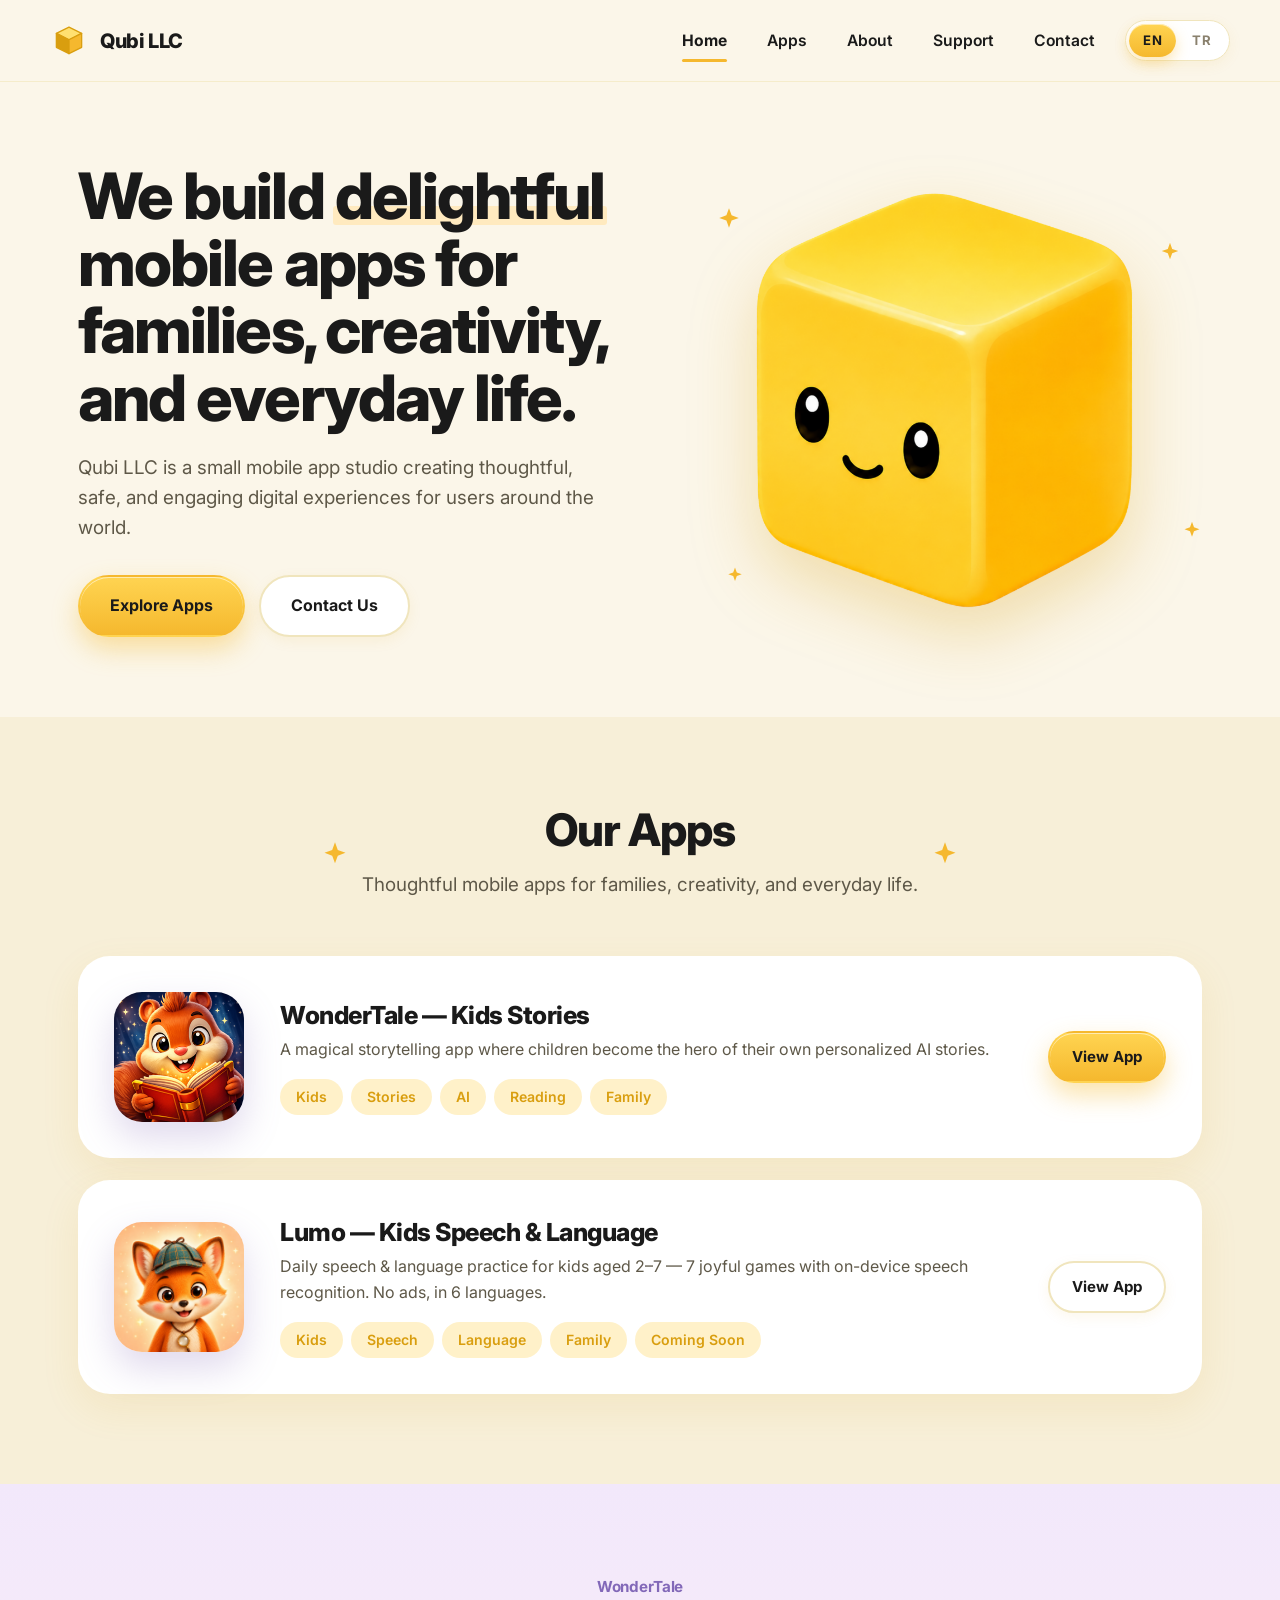
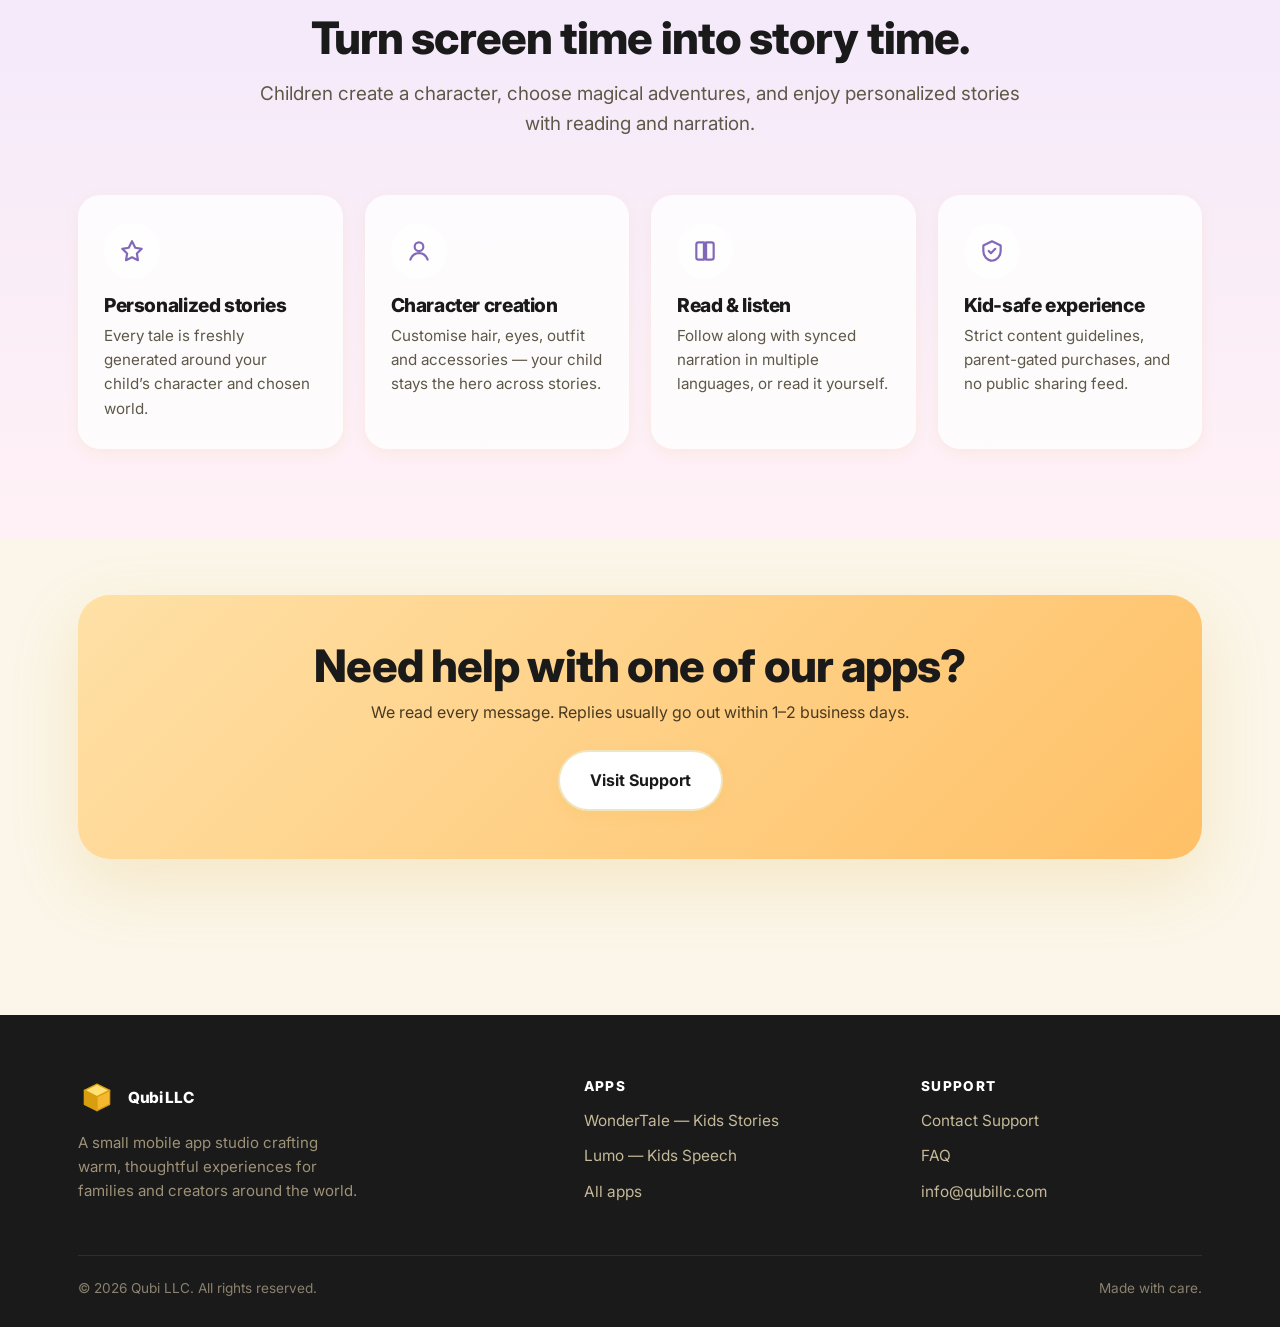
==== commit 34e93964: "Add Lumo — Kids Speech & Language Practice app - New pages: lumo.html, lumo-privacy.html, lumo-terms" ====
--- a/index.html
+++ b/index.html
@@ -88,11 +88,23 @@
           <span class="btn btn-primary btn-sm"><span class="lang-only-en">View App</span><span class="lang-only-tr">Uygulamayı Gör</span></span>
         </a>
 
-        <div class="coming-soon">
-          <svg class="sparkle" viewBox="0 0 24 24" fill="currentColor" aria-hidden="true"><path d="M12 2l2.4 6.6L21 11l-6.6 2.4L12 20l-2.4-6.6L3 11l6.6-2.4z"/></svg>
-          <span class="lang-only-en">More apps coming soon</span><span class="lang-only-tr">Yakında daha fazla uygulama</span>
-          <svg class="sparkle" viewBox="0 0 24 24" fill="currentColor" aria-hidden="true"><path d="M12 2l2.4 6.6L21 11l-6.6 2.4L12 20l-2.4-6.6L3 11l6.6-2.4z"/></svg>
-        </div>
+        <a class="featured-app" href="/lumo" style="margin-top: 22px;">
+          <div class="app-icon" aria-hidden="true">
+            <img src="/assets/img/lumo-logo.png" alt="Lumo app icon" width="120" height="120" loading="lazy" decoding="async">
+          </div>
+          <div>
+            <h3>Lumo &mdash; Kids Speech &amp; Language</h3>
+            <p class="desc"><span class="lang-only-en">Daily speech &amp; language practice for kids aged 2&ndash;7 — 7 joyful games with on-device speech recognition. No ads, in 6 languages.</span><span class="lang-only-tr">2&ndash;7 yaş çocuklar için günlük konuşma ve dil pratiği — cihaz üstü ses tanıma ile 7 eğlenceli oyun. Reklamsız, 6 dilde.</span></p>
+            <div class="tags">
+              <span class="tag"><span class="lang-only-en">Kids</span><span class="lang-only-tr">Çocuk</span></span>
+              <span class="tag"><span class="lang-only-en">Speech</span><span class="lang-only-tr">Konuşma</span></span>
+              <span class="tag"><span class="lang-only-en">Language</span><span class="lang-only-tr">Dil</span></span>
+              <span class="tag"><span class="lang-only-en">Family</span><span class="lang-only-tr">Aile</span></span>
+              <span class="tag"><span class="lang-only-en">Coming Soon</span><span class="lang-only-tr">Yakında</span></span>
+            </div>
+          </div>
+          <span class="btn btn-ghost btn-sm"><span class="lang-only-en">View App</span><span class="lang-only-tr">Uygulamayı Gör</span></span>
+        </a>
       </div>
     </section>
 
@@ -162,6 +174,7 @@
           <h4><span class="lang-only-en">Apps</span><span class="lang-only-tr">Uygulamalar</span></h4>
           <ul>
             <li><a href="/wondertale">WonderTale &mdash; Kids Stories</a></li>
+            <li><a href="/lumo">Lumo &mdash; Kids Speech</a></li>
             <li><a href="/apps"><span class="lang-only-en">All apps</span><span class="lang-only-tr">Tüm uygulamalar</span></a></li>
           </ul>
         </div>
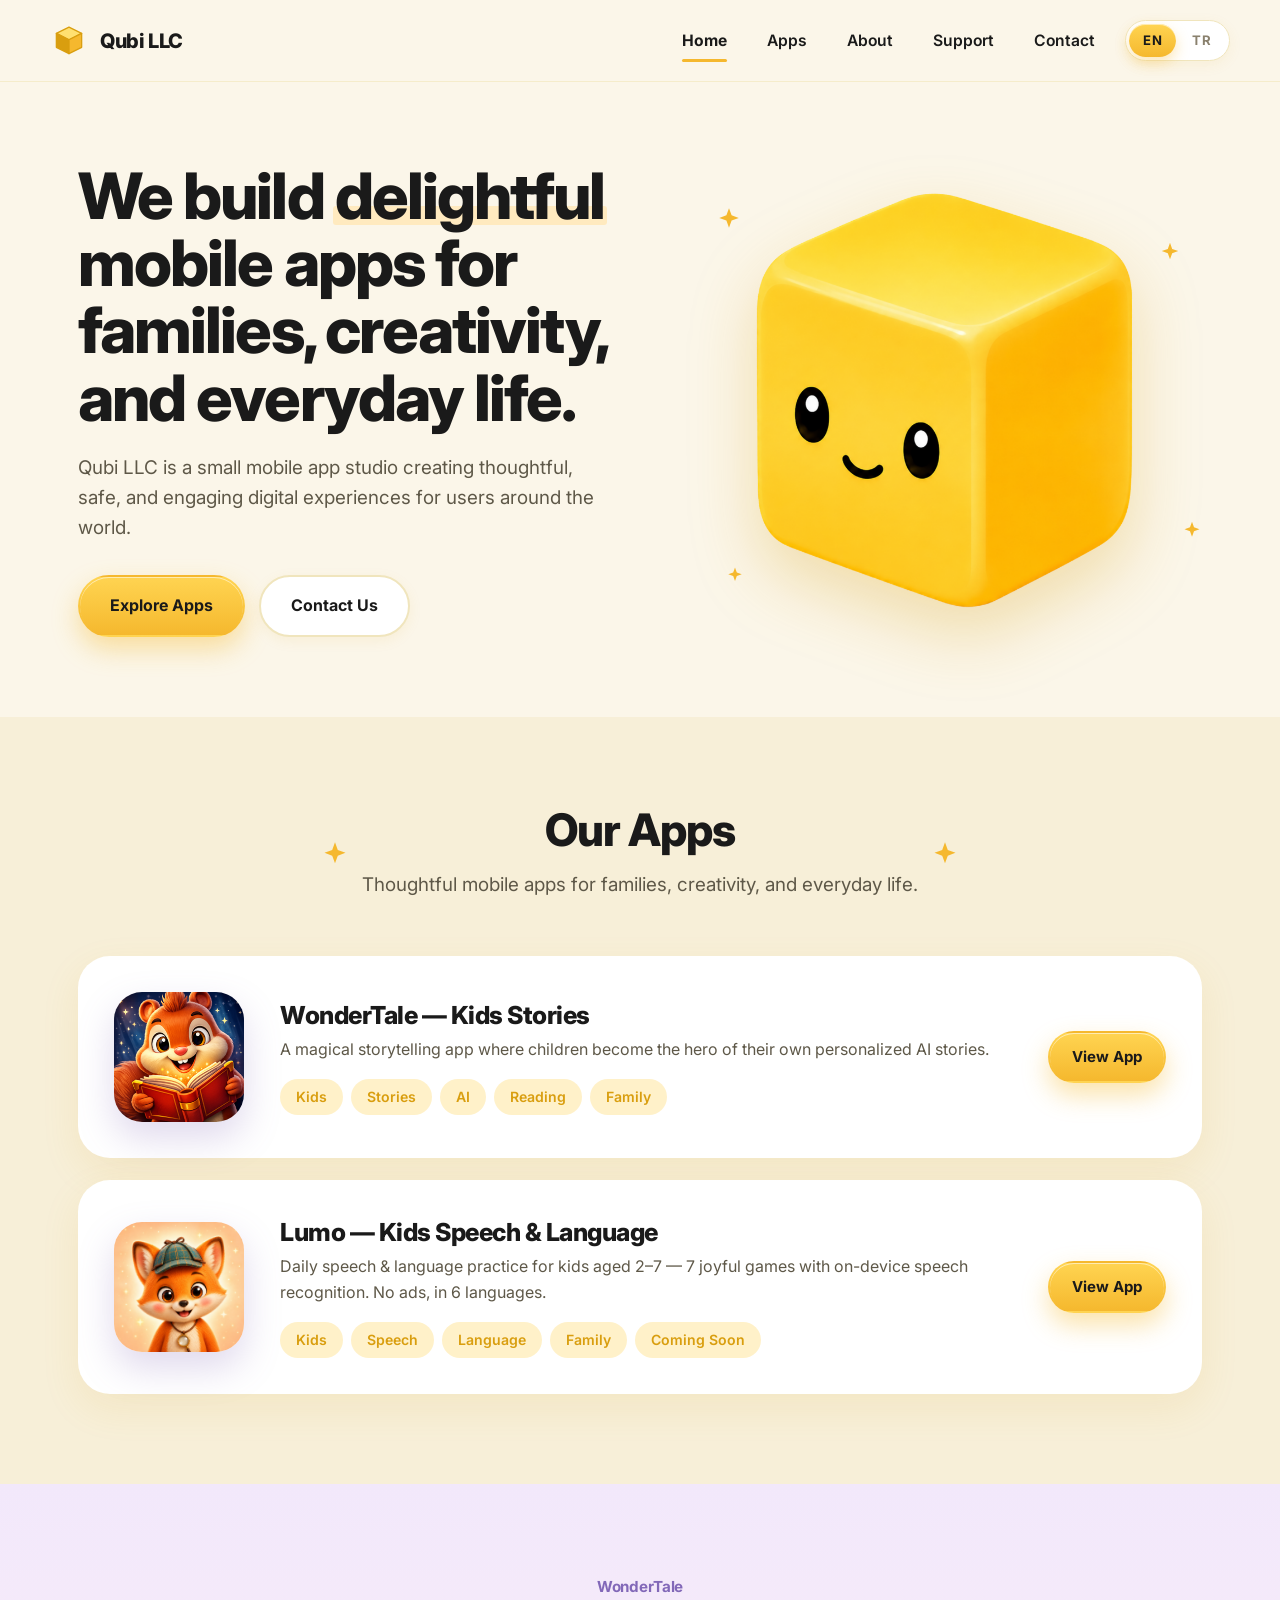
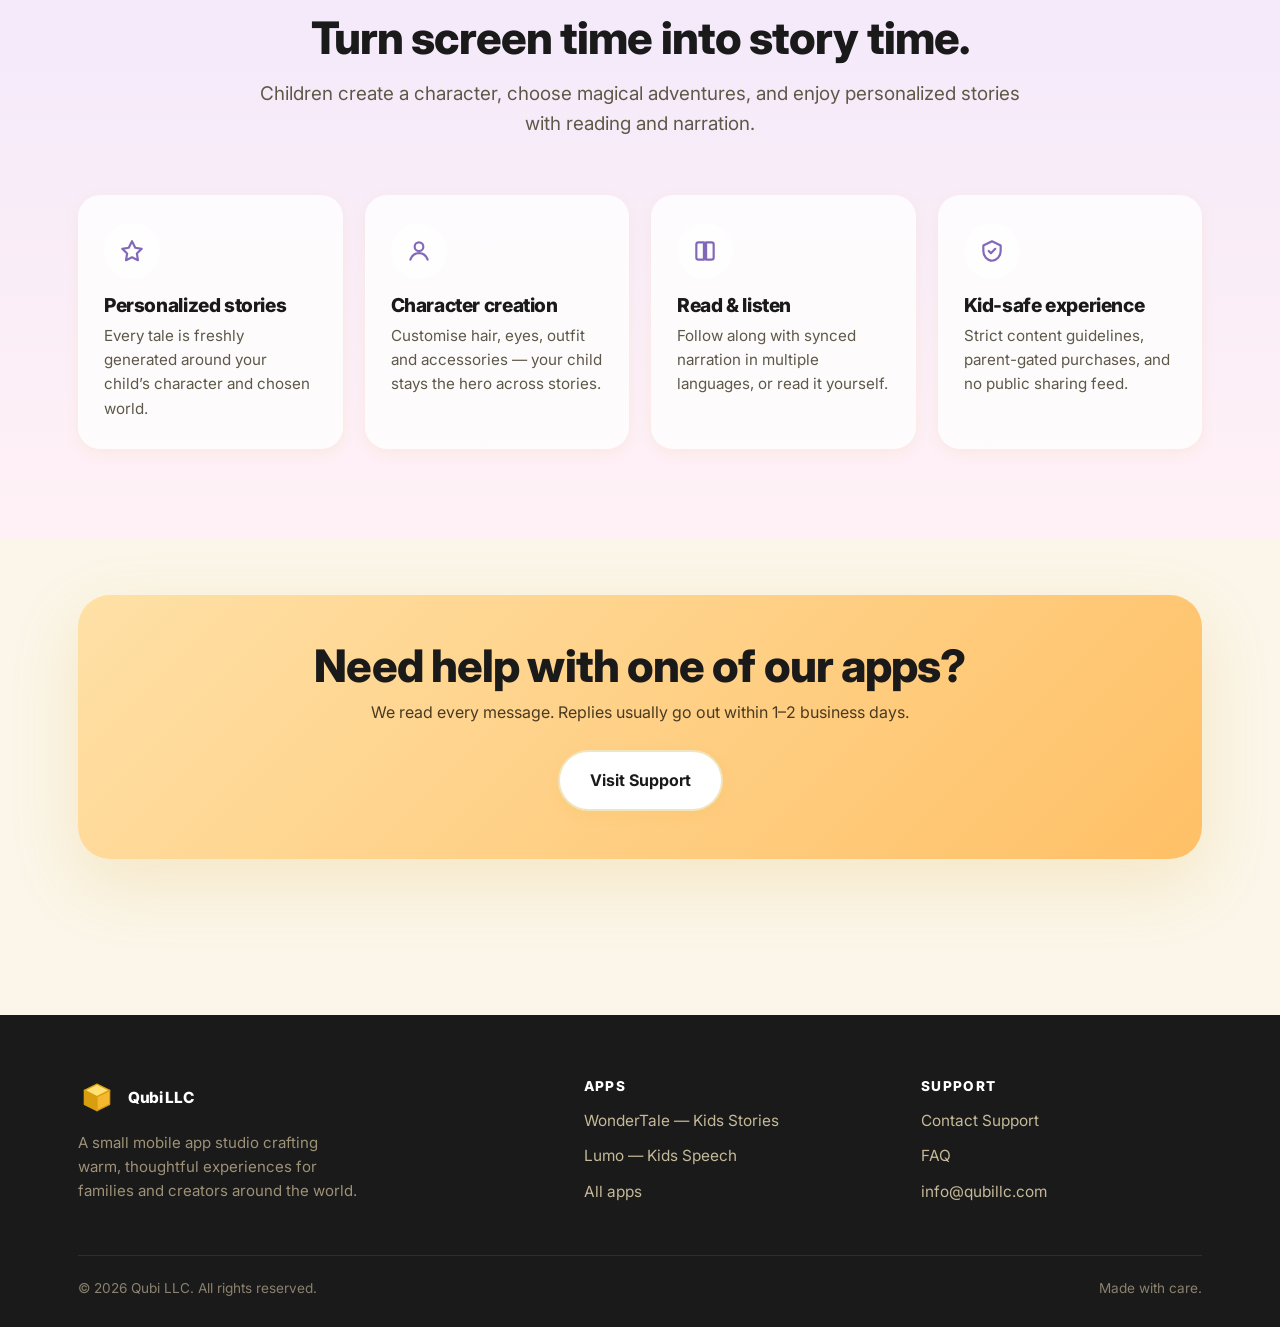
==== commit 3023983e: "Fix Lumo View App button color to match WonderTale Co-Authored-By: Claude Sonnet 4.6 <noreply@anthro" ====
--- a/index.html
+++ b/index.html
@@ -103,7 +103,7 @@
               <span class="tag"><span class="lang-only-en">Coming Soon</span><span class="lang-only-tr">Yakında</span></span>
             </div>
           </div>
-          <span class="btn btn-ghost btn-sm"><span class="lang-only-en">View App</span><span class="lang-only-tr">Uygulamayı Gör</span></span>
+          <span class="btn btn-primary btn-sm"><span class="lang-only-en">View App</span><span class="lang-only-tr">Uygulamayı Gör</span></span>
         </a>
       </div>
     </section>
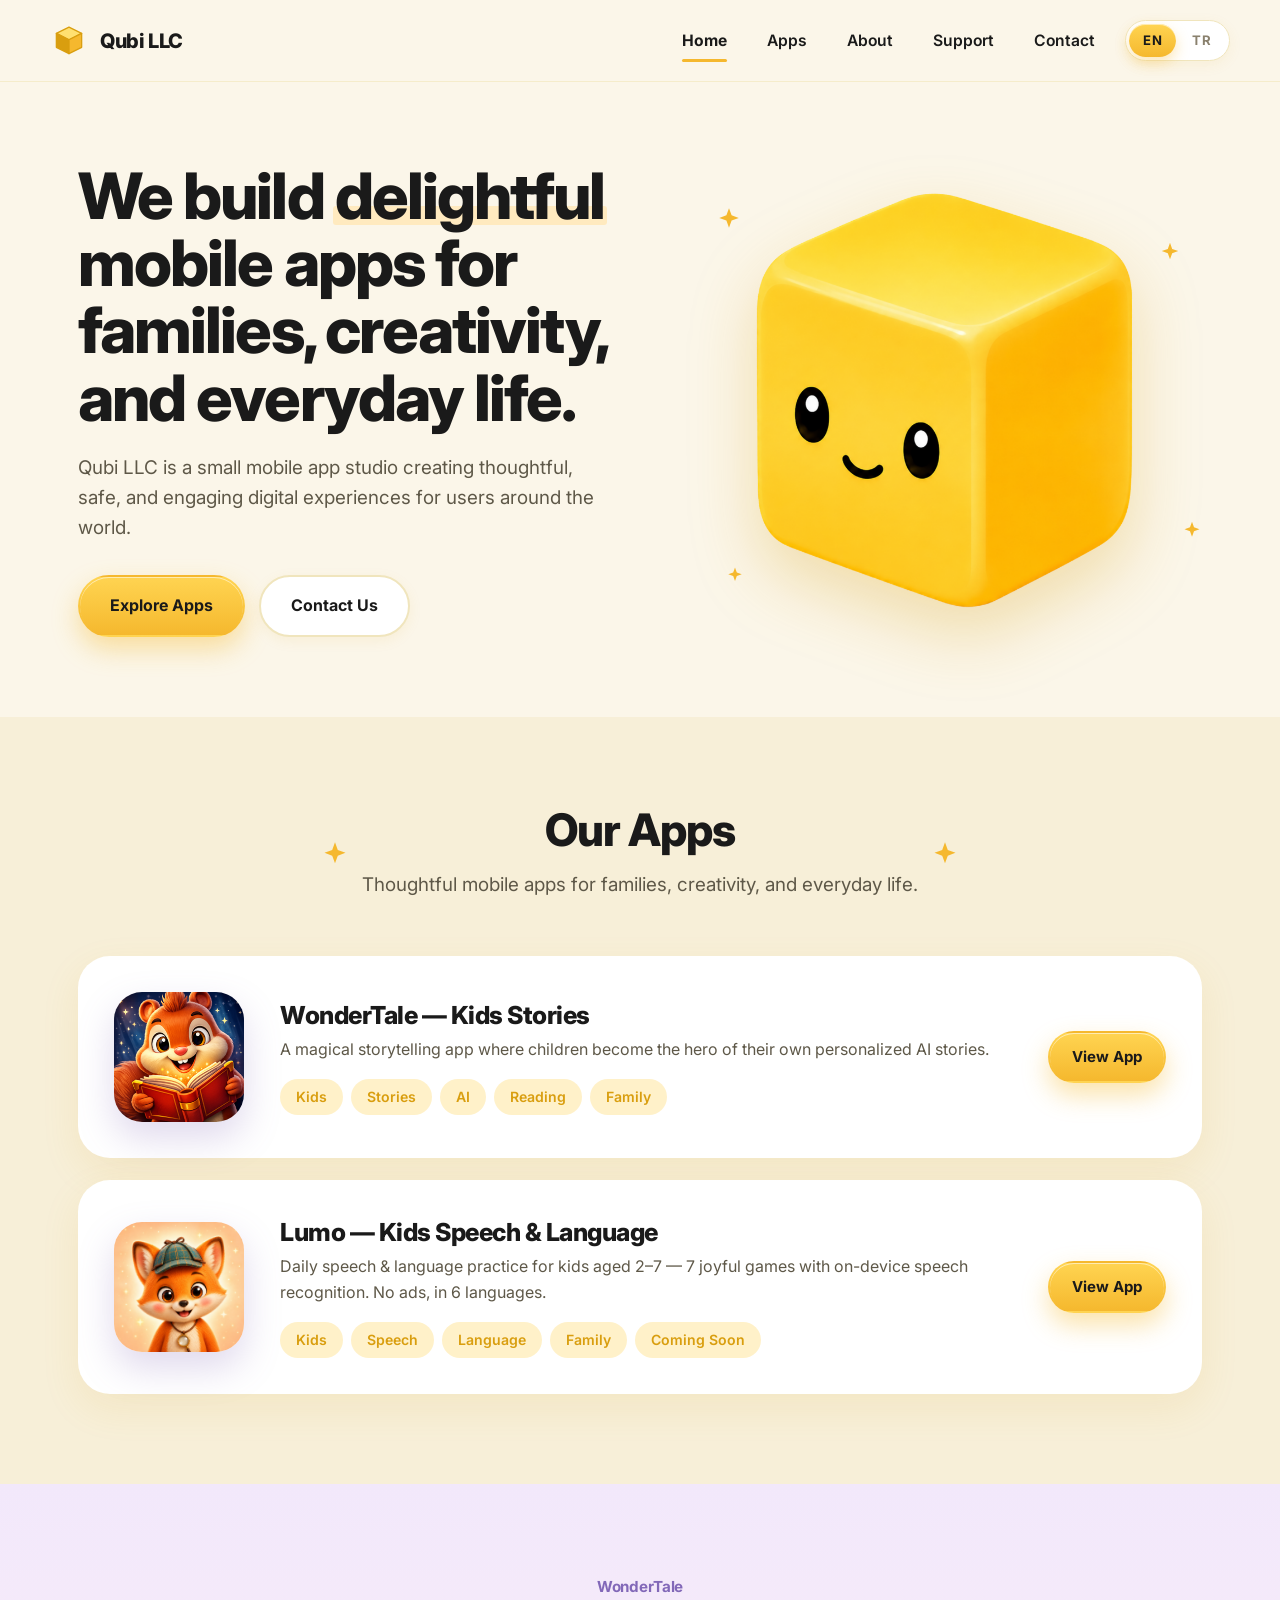
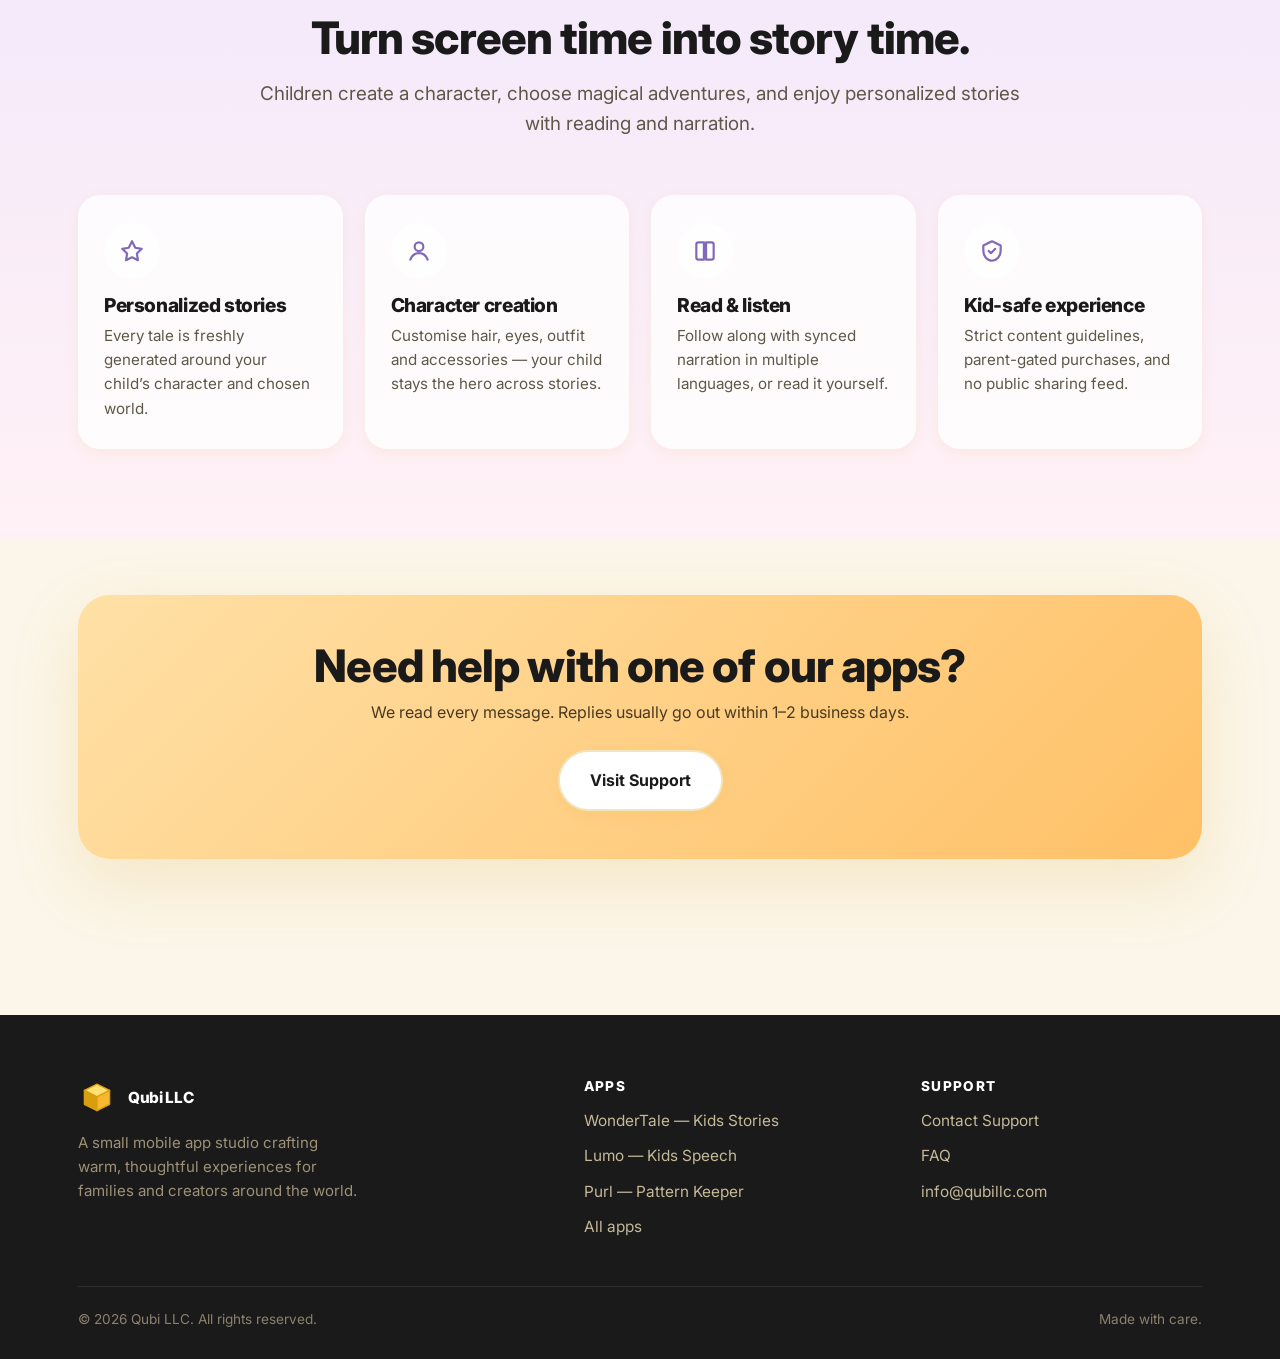
==== commit ab26a046: "Add Purl to apps page and all site footers Co-Authored-By: Claude Sonnet 4.6 <noreply@anthropic.com>" ====
--- a/index.html
+++ b/index.html
@@ -175,6 +175,7 @@
           <ul>
             <li><a href="/wondertale">WonderTale &mdash; Kids Stories</a></li>
             <li><a href="/lumo">Lumo &mdash; Kids Speech</a></li>
+            <li><a href="/purl">Purl &mdash; Pattern Keeper</a></li>
             <li><a href="/apps"><span class="lang-only-en">All apps</span><span class="lang-only-tr">Tüm uygulamalar</span></a></li>
           </ul>
         </div>
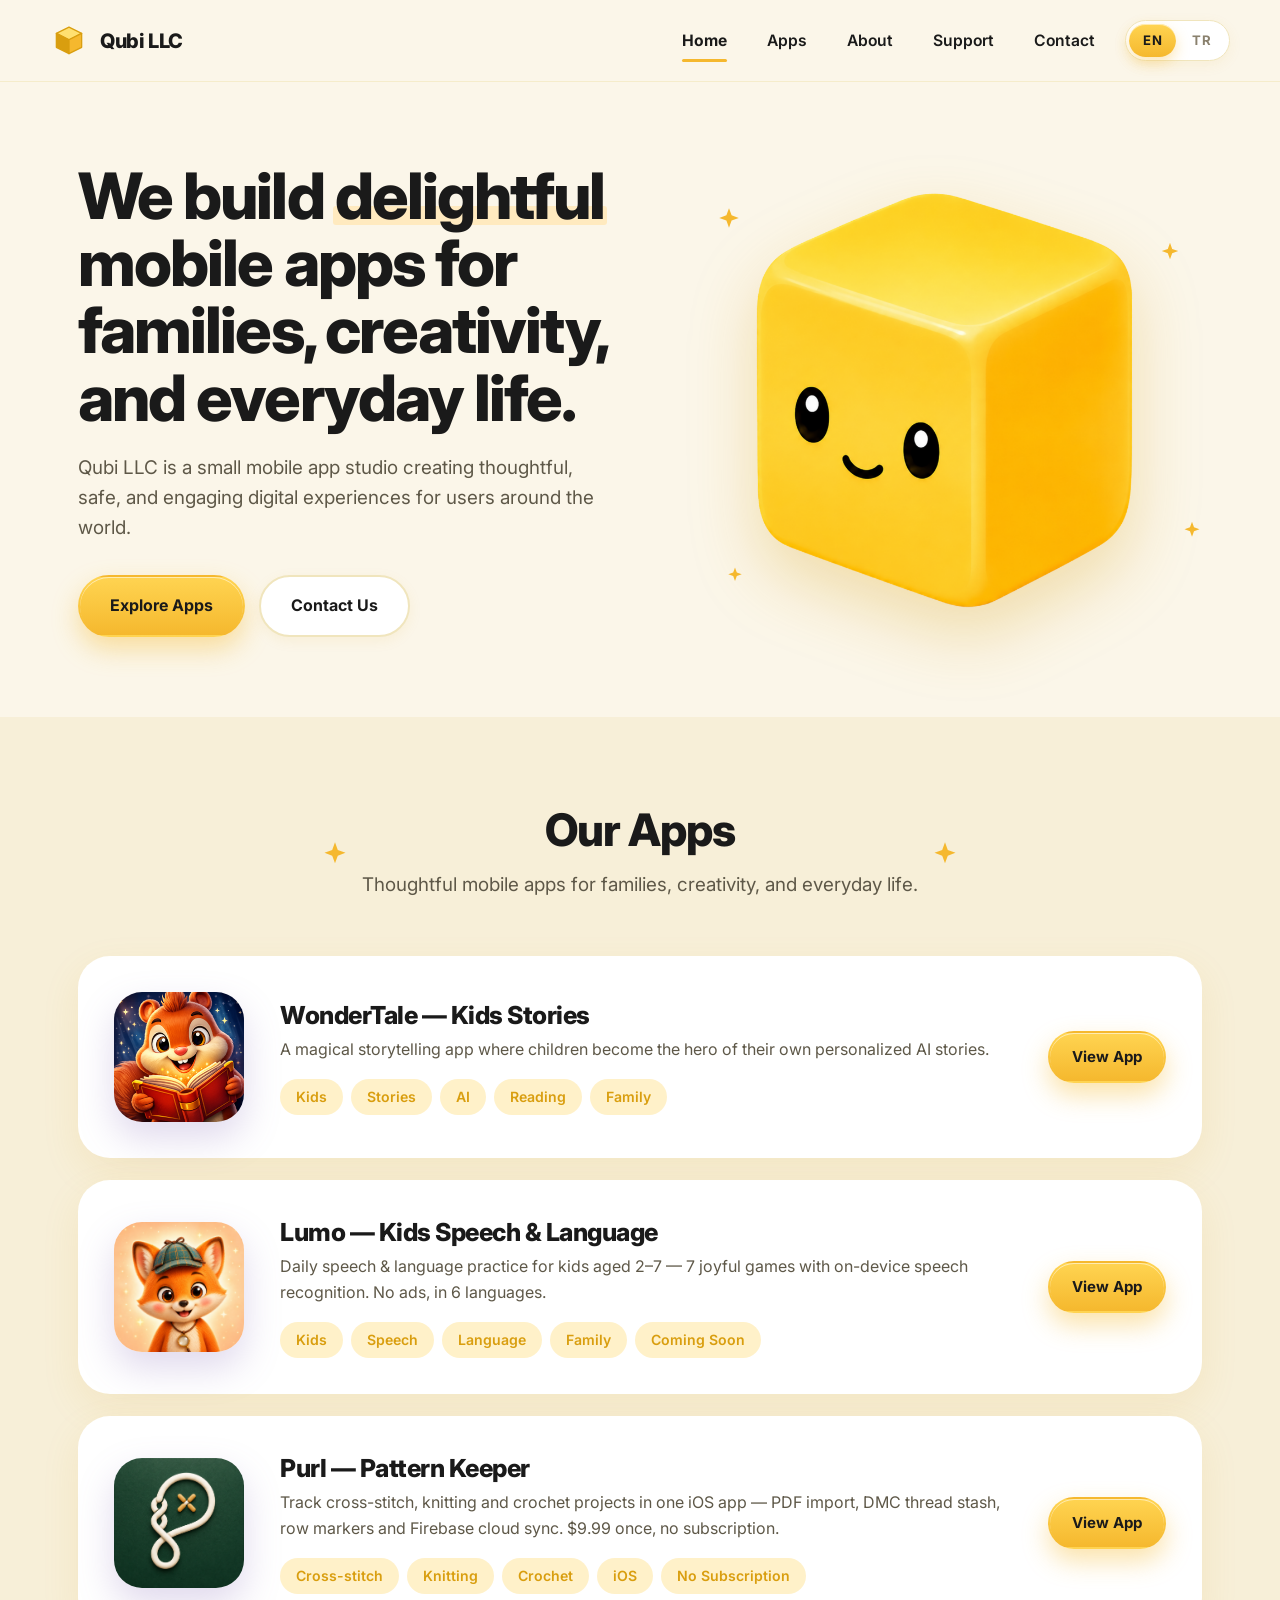
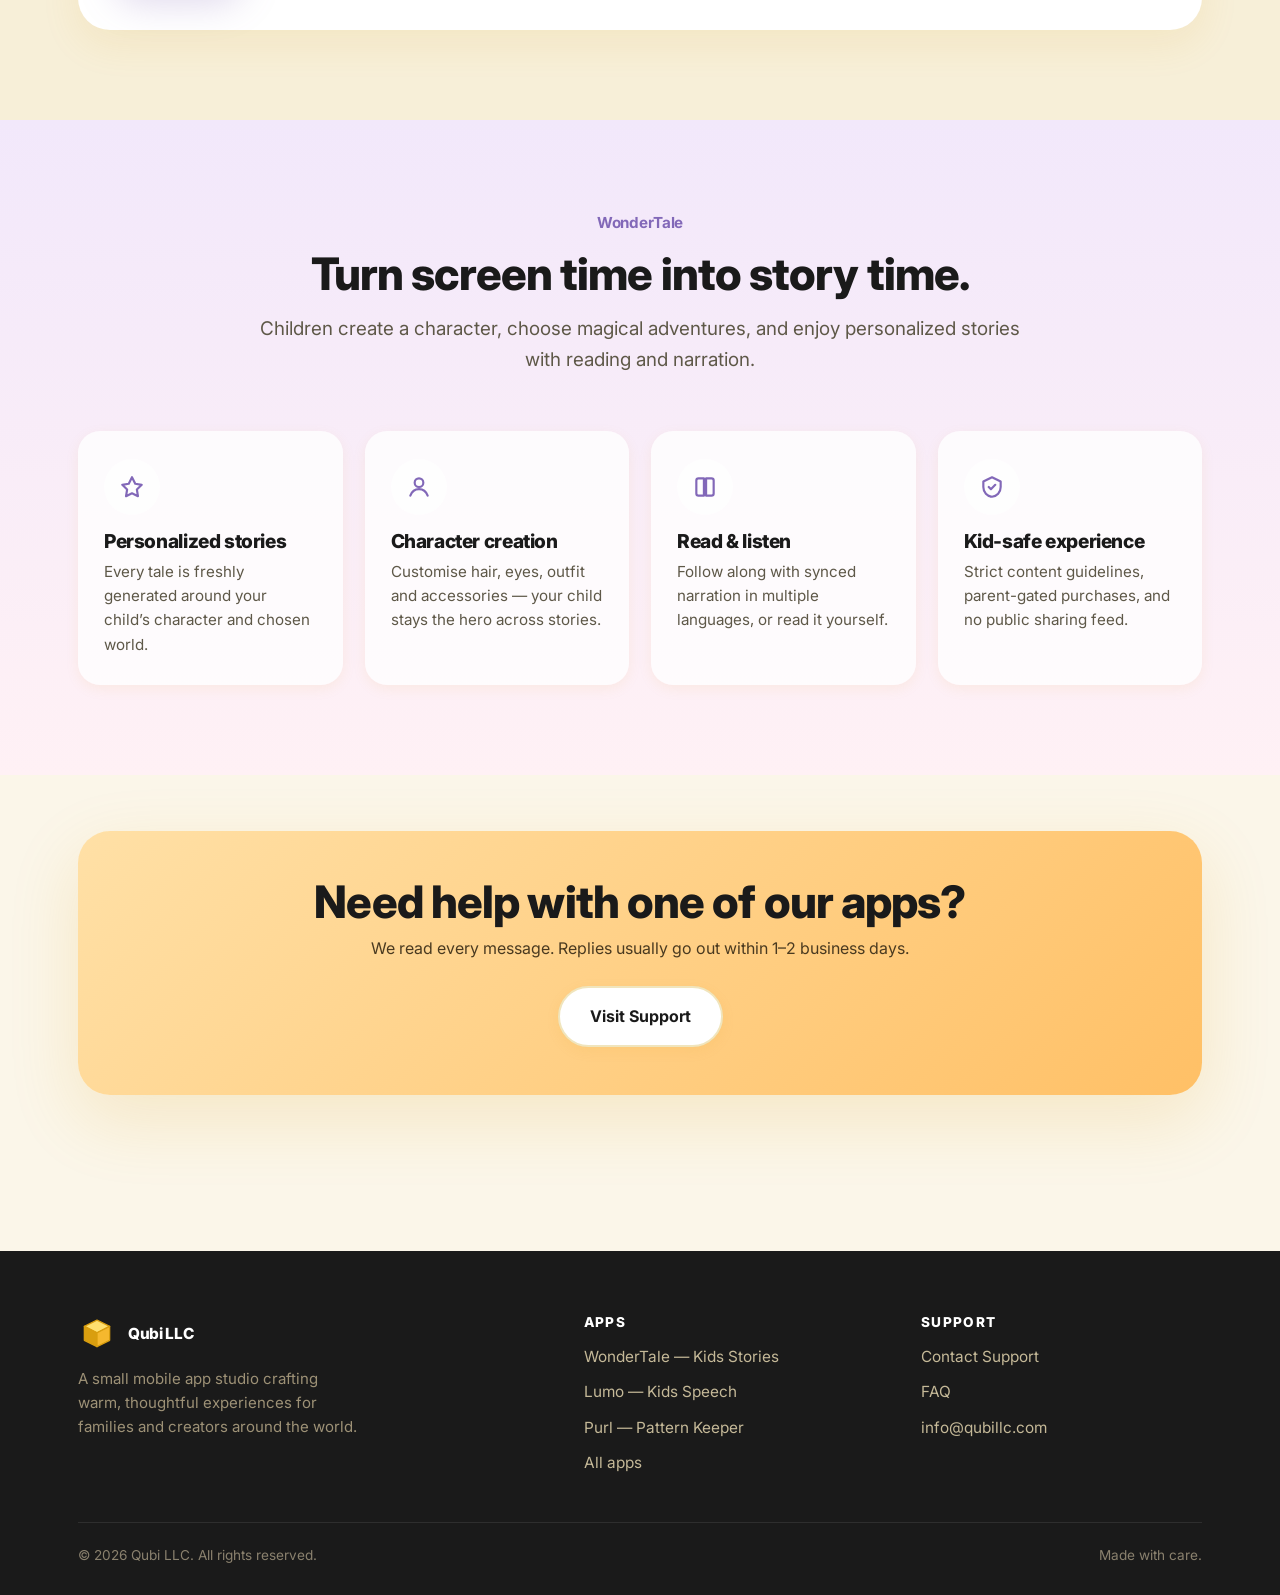
==== commit 8d04df65: "Add Purl to home page apps section Co-Authored-By: Claude Sonnet 4.6 <noreply@anthropic.com>" ====
--- a/index.html
+++ b/index.html
@@ -105,6 +105,24 @@
           </div>
           <span class="btn btn-primary btn-sm"><span class="lang-only-en">View App</span><span class="lang-only-tr">Uygulamayı Gör</span></span>
         </a>
+
+        <a class="featured-app" href="/purl" style="margin-top: 22px;">
+          <div class="app-icon" aria-hidden="true">
+            <img src="/purl/assets/purl-icon.png" alt="Purl app icon" width="120" height="120" loading="lazy" decoding="async">
+          </div>
+          <div>
+            <h3>Purl &mdash; Pattern Keeper</h3>
+            <p class="desc"><span class="lang-only-en">Track cross-stitch, knitting and crochet projects in one iOS app — PDF import, DMC thread stash, row markers and Firebase cloud sync. $9.99 once, no subscription.</span><span class="lang-only-tr">Kross dikiş, örgü ve tığ işi projelerinizi tek bir iOS uygulamasında takip edin — PDF içe aktarma, DMC iplik stoku, sıra işaretleyiciler ve Firebase bulut senkronizasyonu. Tek seferlik $9.99, abonelik yok.</span></p>
+            <div class="tags">
+              <span class="tag"><span class="lang-only-en">Cross-stitch</span><span class="lang-only-tr">Kross Dikiş</span></span>
+              <span class="tag"><span class="lang-only-en">Knitting</span><span class="lang-only-tr">Örgü</span></span>
+              <span class="tag"><span class="lang-only-en">Crochet</span><span class="lang-only-tr">Tığ İşi</span></span>
+              <span class="tag">iOS</span>
+              <span class="tag"><span class="lang-only-en">No Subscription</span><span class="lang-only-tr">Abonelik Yok</span></span>
+            </div>
+          </div>
+          <span class="btn btn-primary btn-sm"><span class="lang-only-en">View App</span><span class="lang-only-tr">Uygulamayı Gör</span></span>
+        </a>
       </div>
     </section>
 
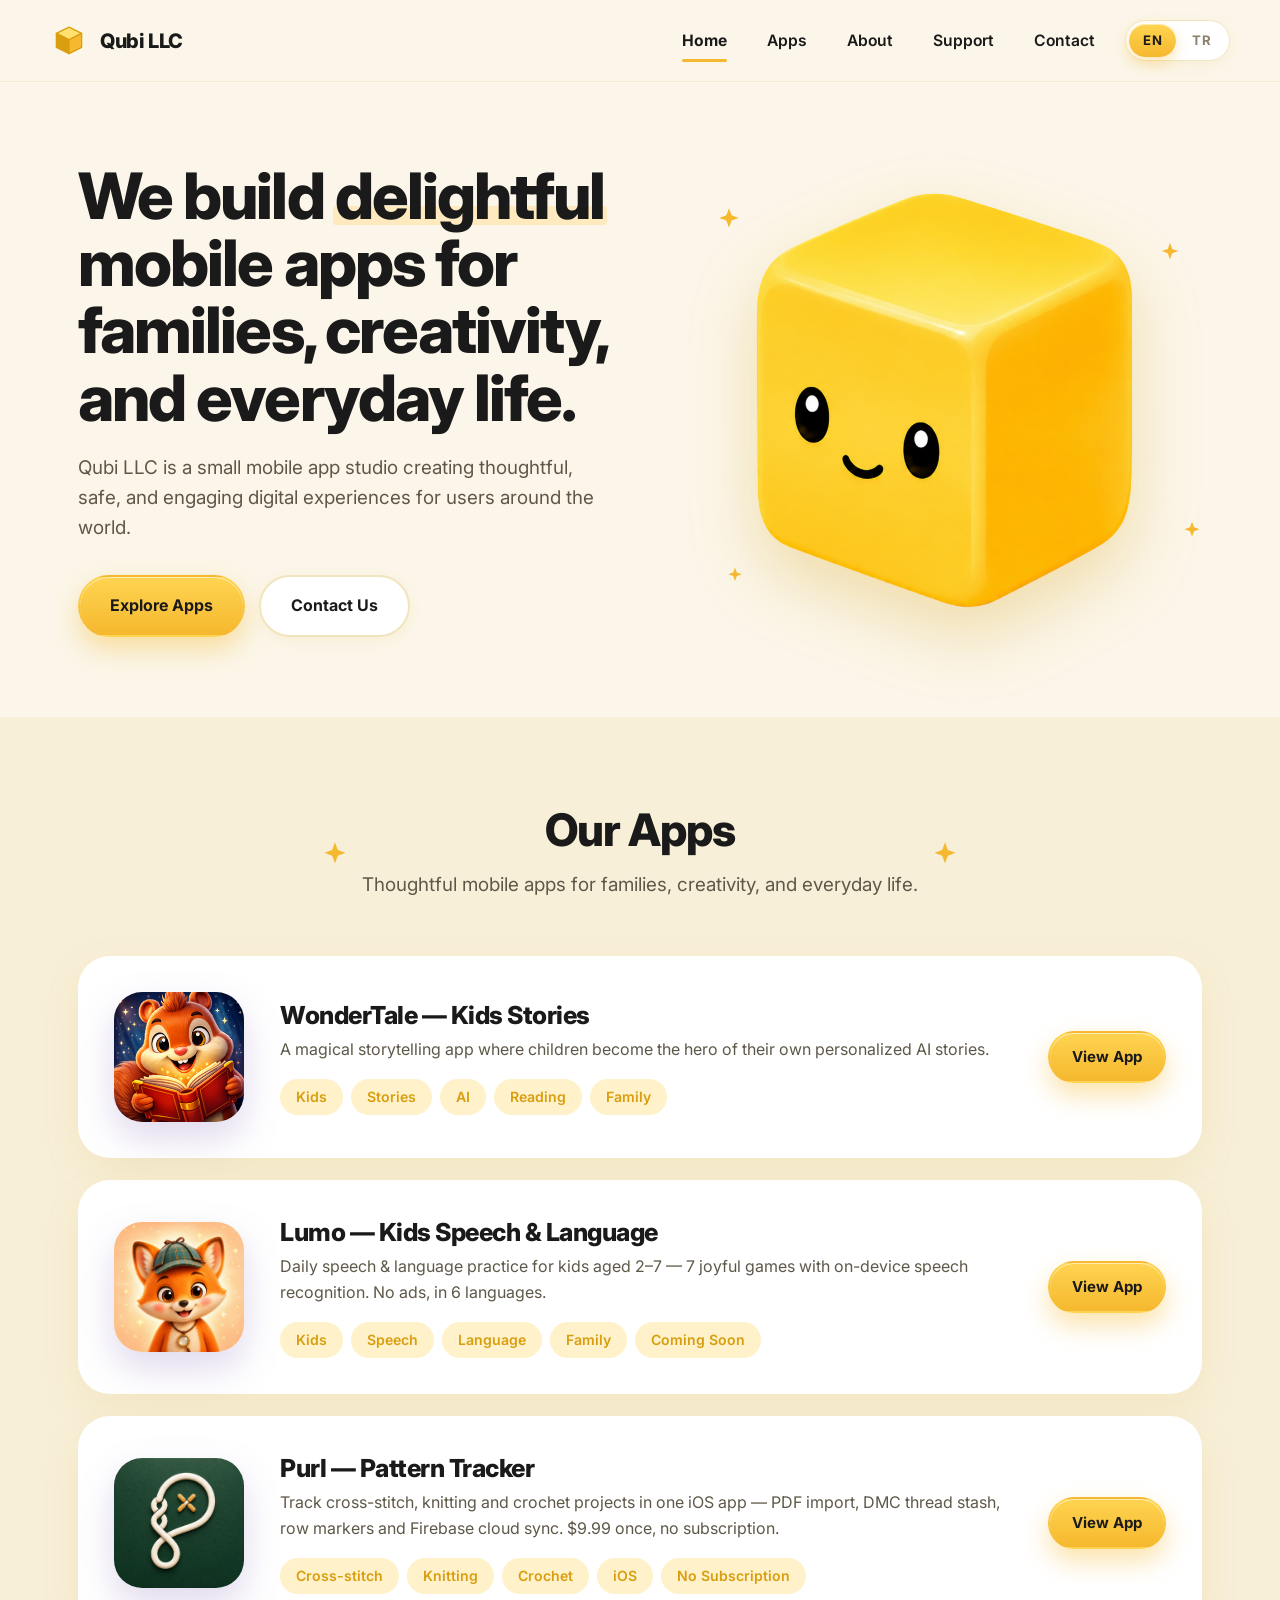
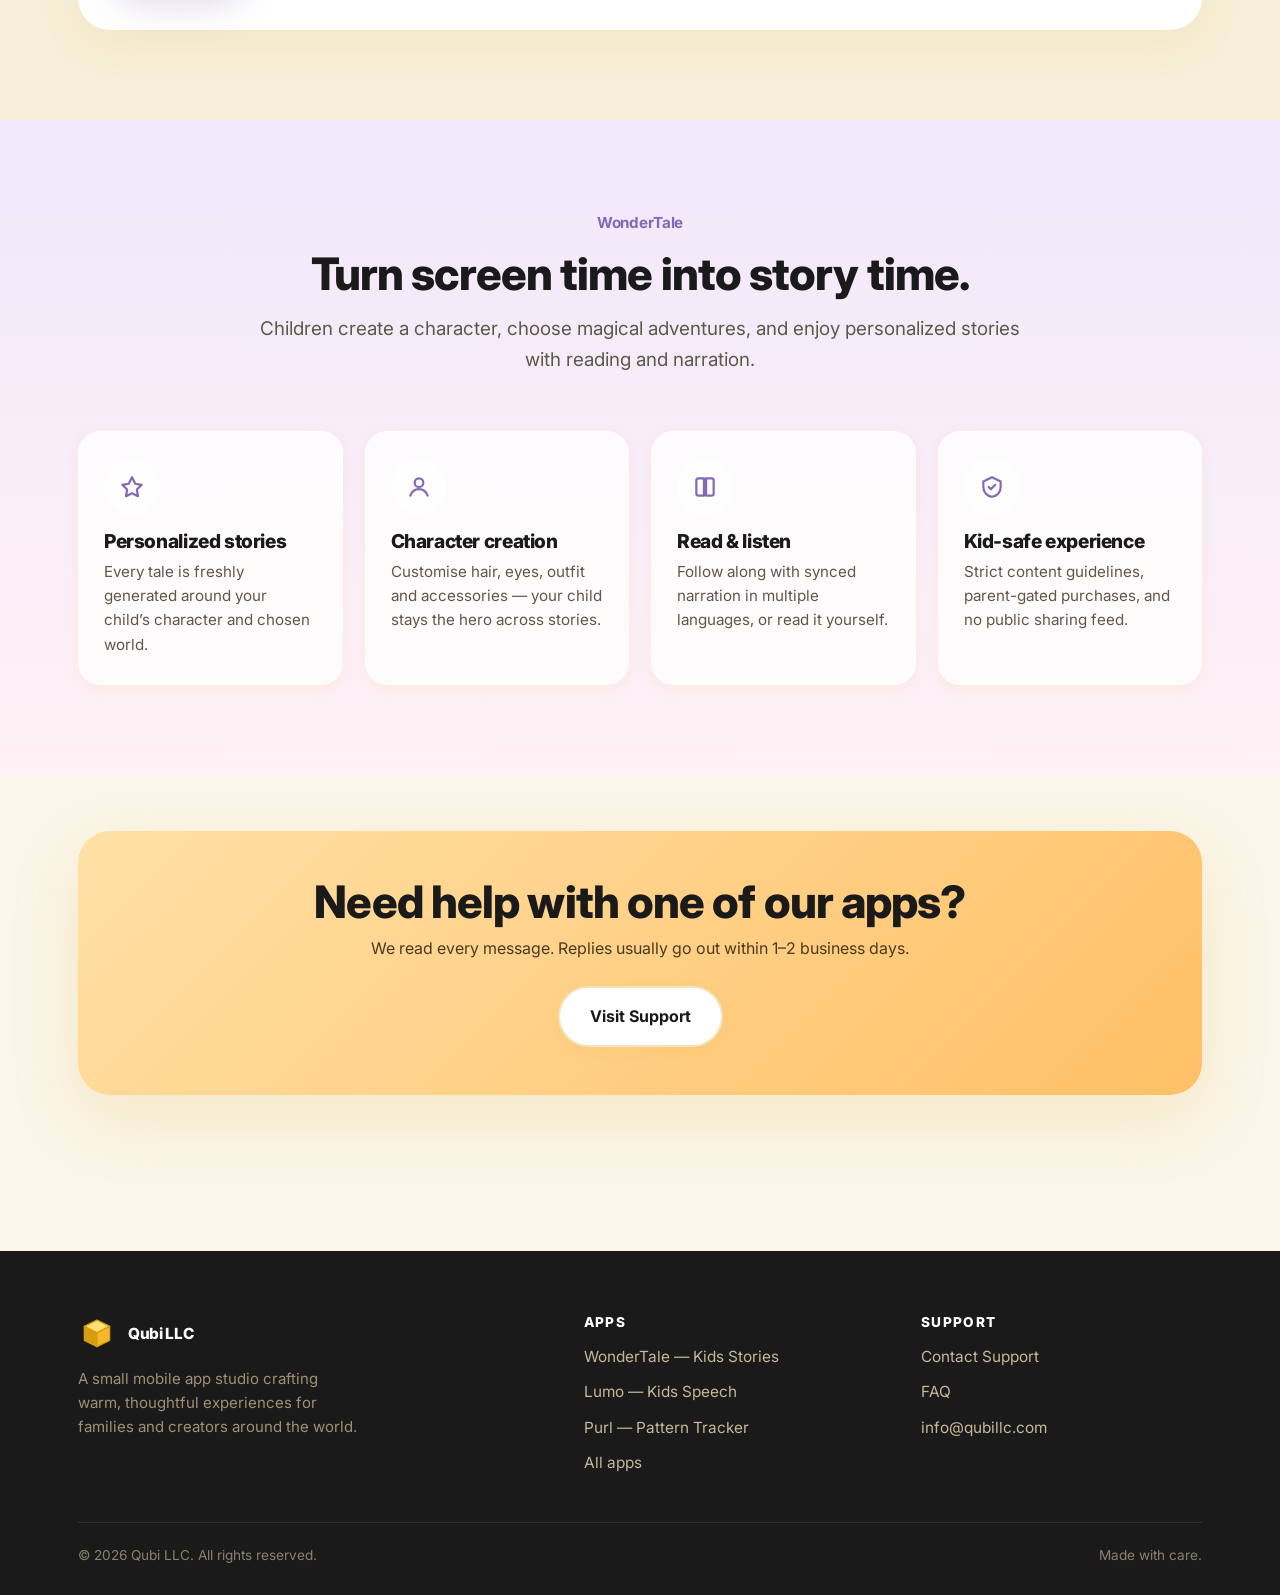
==== commit b56987c4: "Fix app name: Pattern Keeper → Pattern Tracker everywhere Competitor app "Pattern Keeper" references" ====
--- a/index.html
+++ b/index.html
@@ -111,7 +111,7 @@
             <img src="/purl/assets/purl-icon.png" alt="Purl app icon" width="120" height="120" loading="lazy" decoding="async">
           </div>
           <div>
-            <h3>Purl &mdash; Pattern Keeper</h3>
+            <h3>Purl &mdash; Pattern Tracker</h3>
             <p class="desc"><span class="lang-only-en">Track cross-stitch, knitting and crochet projects in one iOS app — PDF import, DMC thread stash, row markers and Firebase cloud sync. $9.99 once, no subscription.</span><span class="lang-only-tr">Kross dikiş, örgü ve tığ işi projelerinizi tek bir iOS uygulamasında takip edin — PDF içe aktarma, DMC iplik stoku, sıra işaretleyiciler ve Firebase bulut senkronizasyonu. Tek seferlik $9.99, abonelik yok.</span></p>
             <div class="tags">
               <span class="tag"><span class="lang-only-en">Cross-stitch</span><span class="lang-only-tr">Kross Dikiş</span></span>
@@ -193,7 +193,7 @@
           <ul>
             <li><a href="/wondertale">WonderTale &mdash; Kids Stories</a></li>
             <li><a href="/lumo">Lumo &mdash; Kids Speech</a></li>
-            <li><a href="/purl">Purl &mdash; Pattern Keeper</a></li>
+            <li><a href="/purl">Purl &mdash; Pattern Tracker</a></li>
             <li><a href="/apps"><span class="lang-only-en">All apps</span><span class="lang-only-tr">Tüm uygulamalar</span></a></li>
           </ul>
         </div>
